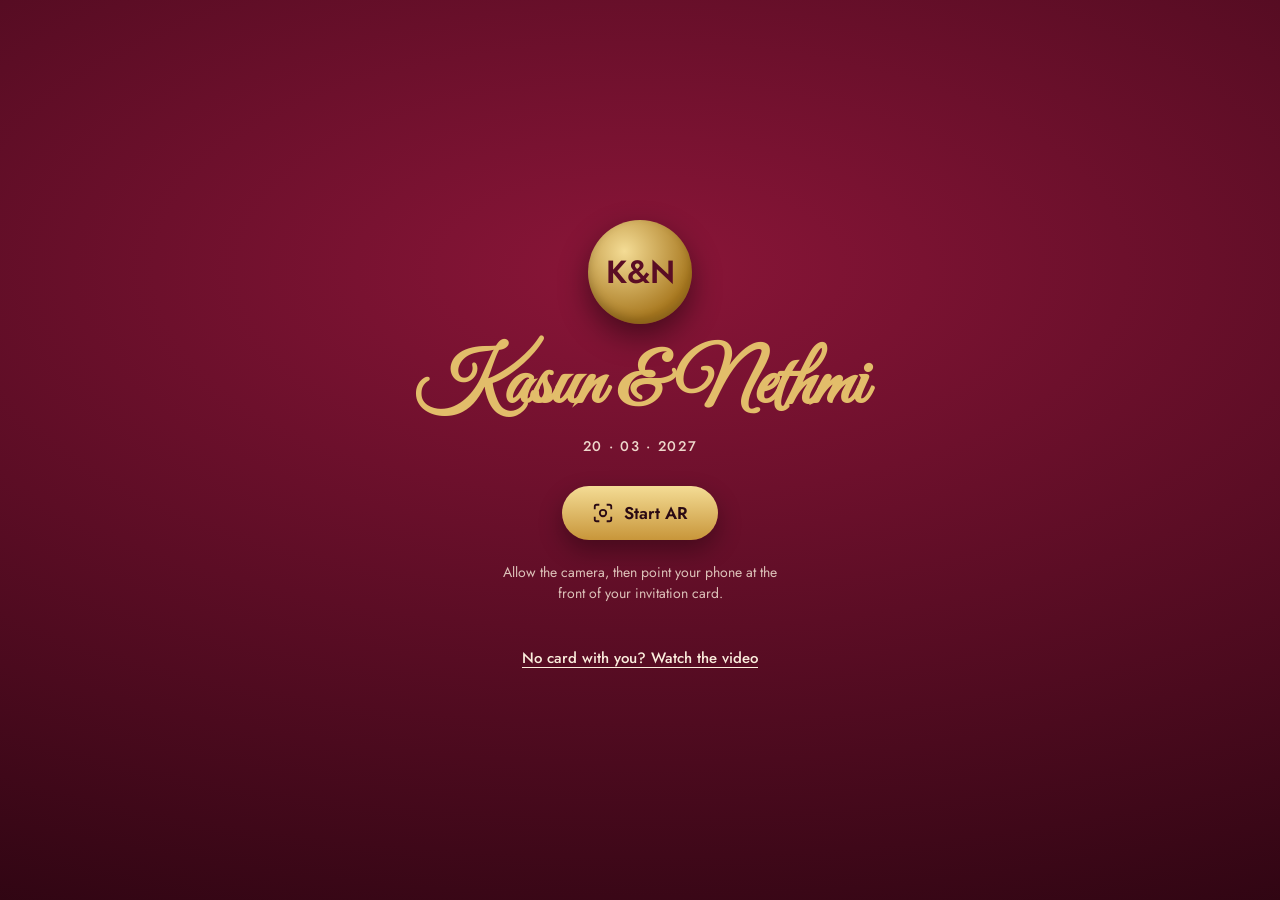
==== index.html @ 6cacfb0e "Add files via upload" ====
<!DOCTYPE html>
<html lang="en">
<head>
<meta charset="utf-8">
<meta name="viewport" content="width=device-width, initial-scale=1, maximum-scale=1, viewport-fit=cover">
<meta name="theme-color" content="#5a0d24">
<title>Kasun & Nethmi · AR Invitation</title>
<link href="https://fonts.googleapis.com/css2?family=Great+Vibes&family=Jost:wght@400;500;600&display=swap" rel="stylesheet">
<script src="assets/lib/aframe.min.js"></script>
<script src="assets/lib/mindar-image-aframe.prod.js"></script>
<style>
/* ============ EDIT FOR EACH COUPLE: see CONFIG in the script at the bottom ============ */
:root{--ruby:#5a0d24;--ruby2:#8a1538;--gold:#e2bd6a;--cream:#fbeedd}
*{box-sizing:border-box}
html,body{margin:0;height:100%;overflow:hidden;background:transparent;font-family:Jost,system-ui,sans-serif;color:var(--cream)}
#arWrap{position:fixed;inset:0;overflow:hidden;z-index:0}
a-scene{position:absolute!important;inset:0;width:100%!important;height:100%!important}
.layer{position:fixed;inset:0;z-index:10;display:flex;flex-direction:column;align-items:center;justify-content:center;text-align:center;padding:24px max(24px,env(safe-area-inset-left)) calc(24px + env(safe-area-inset-bottom))}
.hidden{display:none!important}
/* start screen */
#start{background:radial-gradient(120% 80% at 50% 30%,#8a1538,#2e0512)}
.seal{width:104px;height:104px;border-radius:50%;display:grid;place-items:center;margin-bottom:22px;background:radial-gradient(circle at 35% 30%,#f4dc95,#a8781f 70%);box-shadow:0 12px 30px #0007,inset 0 -5px 10px #0003;color:var(--ruby);font:600 32px Jost;animation:float 3s ease-in-out infinite}
@keyframes float{50%{transform:translateY(-8px)}}
.names{font-family:"Great Vibes",cursive;font-size:clamp(52px,15vw,76px);line-height:1.05;color:var(--gold);margin:0}
.when{margin:10px 0 30px;letter-spacing:.12em;font-size:14px;font-weight:500;opacity:.9}
.btn{display:inline-flex;align-items:center;justify-content:center;gap:10px;min-height:54px;padding:0 30px;border-radius:99px;border:0;background:linear-gradient(#f4dc95,#c8963a);color:#2a0a14;font:600 17px Jost,sans-serif;cursor:pointer;text-decoration:none;box-shadow:0 10px 24px #0005}
.btn svg{width:22px;height:22px}
.link{margin-top:18px;background:none;border:0;color:var(--cream);font:500 15px Jost;text-decoration:underline;text-underline-offset:4px;cursor:pointer;min-height:44px}
.hint{max-width:300px;font-size:14px;opacity:.8;margin-top:22px;line-height:1.5}
/* scanning overlay */
#scan{pointer-events:none;background:transparent;justify-content:flex-end;padding-bottom:calc(120px + env(safe-area-inset-bottom))}
.frame{position:absolute;top:50%;left:50%;width:min(62vw,300px);aspect-ratio:5/7;transform:translate(-50%,-56%)}
.frame i{position:absolute;width:42px;height:42px;border:4px solid var(--gold);filter:drop-shadow(0 0 6px #0008)}
.frame i:nth-child(1){top:0;left:0;border-right:0;border-bottom:0;border-radius:14px 0 0 0}
.frame i:nth-child(2){top:0;right:0;border-left:0;border-bottom:0;border-radius:0 14px 0 0}
.frame i:nth-child(3){bottom:0;left:0;border-right:0;border-top:0;border-radius:0 0 0 14px}
.frame i:nth-child(4){bottom:0;right:0;border-left:0;border-top:0;border-radius:0 0 14px 0}
.frame b{position:absolute;left:6%;right:6%;height:3px;background:linear-gradient(90deg,transparent,var(--gold),transparent);animation:sweep 2.2s ease-in-out infinite;box-shadow:0 0 12px var(--gold)}
@keyframes sweep{0%,100%{top:6%}50%{top:92%}}
.pill{background:#000a;backdrop-filter:blur(8px);padding:12px 20px;border-radius:99px;font-size:15px;font-weight:500}
/* loading */
#load{background:#2e0512}
.spin{width:46px;height:46px;border-radius:50%;border:4px solid #ffffff22;border-top-color:var(--gold);animation:r 1s linear infinite;margin-bottom:16px}
@keyframes r{to{transform:rotate(360deg)}}
/* action bar */
#bar{position:fixed;z-index:20;left:50%;bottom:calc(16px + env(safe-area-inset-bottom));transform:translate(-50%,140%);display:flex;gap:6px;padding:8px;border-radius:24px;background:#2e0512e6;backdrop-filter:blur(10px);border:1px solid #e2bd6a55;transition:transform .5s cubic-bezier(.2,.9,.3,1.2);max-width:calc(100vw - 20px)}
#bar.show{transform:translate(-50%,0)}
#bar a,#bar button{display:flex;flex-direction:column;align-items:center;justify-content:center;gap:4px;min-width:64px;min-height:58px;padding:6px 8px;border-radius:16px;border:0;background:none;color:var(--cream);font:500 12px Jost;text-decoration:none;cursor:pointer}
#bar a:active,#bar button:active{background:#ffffff14}
#bar svg{width:24px;height:24px;stroke:var(--gold);fill:none;stroke-width:1.8;stroke-linecap:round;stroke-linejoin:round}
/* fallback viewer */
#viewer{background:#000e;z-index:30}
#viewer video{max-width:100%;max-height:72vh;border-radius:18px;border:2px solid var(--gold);box-shadow:0 20px 50px #000}
#err{background:#2e0512;z-index:40}
#err p{max-width:320px;line-height:1.55}
button:focus-visible,a:focus-visible{outline:3px solid var(--gold);outline-offset:3px}
@media(prefers-reduced-motion:reduce){.seal,.frame b,.spin{animation:none}}
</style>
</head>
<body>

<!-- 1. Start screen -->
<div id="start" class="layer">
  <div class="seal" id="mono">K&N</div>
  <h1 class="names" id="nm">Kasun &amp; Nethmi</h1>
  <p class="when" id="wh">20 · 03 · 2027</p>
  <button class="btn" id="go"><svg viewBox="0 0 24 24" fill="none" stroke="currentColor" stroke-width="2"><path d="M3 8V5a2 2 0 0 1 2-2h3M16 3h3a2 2 0 0 1 2 2v3M21 16v3a2 2 0 0 1-2 2h-3M8 21H5a2 2 0 0 1-2-2v-3"/><circle cx="12" cy="12" r="3.5"/></svg>Start AR</button>
  <p class="hint">Allow the camera, then point your phone at the front of your invitation card.</p>
  <button class="link" id="noCard">No card with you? Watch the video</button>
</div>

<!-- 2. Loading -->
<div id="load" class="layer hidden"><div class="spin"></div><div>Starting camera…</div></div>

<!-- 3. Scanning guide -->
<div id="scan" class="layer hidden"><div class="frame"><i></i><i></i><i></i><i></i><b></b></div><div class="pill">Point at the front of the card</div></div>

<!-- 4. Action bar (appears when the card is found) -->
<nav id="bar" aria-label="Invitation actions">
  <a id="aMap" href="#" target="_blank" rel="noopener"><svg viewBox="0 0 24 24"><path d="M12 21s-7-6.2-7-11.5A7 7 0 0 1 19 9.5C19 14.8 12 21 12 21z"/><circle cx="12" cy="9.5" r="2.5"/></svg>Location</a>
  <a id="aRsvp" href="invite.html#rsvp"><svg viewBox="0 0 24 24"><path d="M20 6 9 17l-5-5"/></svg>RSVP</a>
  <a id="aWa" href="#" target="_blank" rel="noopener"><svg viewBox="0 0 24 24"><path d="M21 12a9 9 0 0 1-13.4 7.9L3 21l1.2-4.4A9 9 0 1 1 21 12z"/></svg>WhatsApp</a>
  <button id="bSound"><svg viewBox="0 0 24 24" id="icSound"><path d="M11 5 6 9H3v6h3l5 4z"/><path d="M15.5 8.5a5 5 0 0 1 0 7M18.5 5.5a9 9 0 0 1 0 13"/></svg><span>Sound</span></button>
  <button id="bReplay"><svg viewBox="0 0 24 24"><path d="M3 12a9 9 0 1 0 3-6.7L3 8"/><path d="M3 3v5h5"/></svg>Replay</button>
</nav>

<!-- 5. Fallback video viewer -->
<div id="viewer" class="layer hidden">
  <video id="vid2" playsinline controls></video>
  <button class="link" id="closeV">Close</button>
</div>

<!-- 6. Camera error -->
<div id="err" class="layer hidden">
  <div class="seal">!</div>
  <p>We couldn't open the camera. Please allow camera access in your browser settings and reload, or open this link in Chrome or Safari.</p>
  <button class="btn" onclick="location.reload()">Try again</button>
  <button class="link" id="noCam">Watch the video instead</button>
</div>

<div id="arWrap">
<a-scene id="scene"
  mindar-image="imageTargetSrc: assets/targets.mind; autoStart: false; uiLoading: no; uiScanning: no; uiError: no; filterMinCF: 0.0001; filterBeta: 0.001; warmupTolerance: 3; missTolerance: 8"
  renderer="colorManagement: true; alpha: true"
  vr-mode-ui="enabled: false" device-orientation-permission-ui="enabled: false" embedded>
  <a-assets timeout="20000">
    <video id="vid" src="assets/video.mp4" preload="auto" playsinline webkit-playsinline loop crossorigin="anonymous"></video>
  </a-assets>
  <a-camera position="0 0 0" look-controls="enabled: false"></a-camera>

  <!-- The card is 1 unit wide and 1.4 tall (5 x 7 inch card) -->
  <a-entity id="target" mindar-image-target="targetIndex: 0">
    <a-entity id="pop" scale="0.001 0.001 0.001">
      <a-plane width="1.06" height="1.46" position="0 0 0.005" material="shader: flat; color: #e2bd6a"></a-plane>
      <a-plane width="1" height="1.4" position="0 0 0.01" material="shader: flat; src: #vid"></a-plane>
      <a-entity id="petals" position="0 0 0.05"></a-entity>
    </a-entity>
  </a-entity>
</a-scene>
</div>

<script>
{
/* ================= CONFIG: change these for each couple ================= */
const CONFIG = {
  mono: "K&N",
  names: "Kasun & Nethmi",
  date: "20 · 03 · 2027",
  mapUrl: "https://www.google.com/maps/search/?api=1&query=Galle+Road+Colombo+03",
  whatsapp: "94771234567",          // couple's number, country code, no +
  whatsappText: "Hi! We received your wedding invitation 💐"
};
/* ======================================================================== */

const $ = id => document.getElementById(id);
const vid = $("vid"), scene = $("scene"), pop = $("pop");
$("mono").textContent = CONFIG.mono; $("nm").textContent = CONFIG.names; $("wh").textContent = CONFIG.date;
$("aMap").href = CONFIG.mapUrl;
$("aWa").href = "https://wa.me/" + CONFIG.whatsapp + "?text=" + encodeURIComponent(CONFIG.whatsappText);

const show = (id, on) => $(id).classList.toggle("hidden", !on);
let started = false, found = false;

// floating petals that rise above the card
{
  const g = $("petals"), cols = ["#f2a7bc", "#f4dc95", "#e4708f", "#fff6e6"];
  for (let i = 0; i < 16; i++) {
    const x = (Math.random() - .5) * 1.2, y0 = -0.6 + Math.random() * .4, d = 3500 + Math.random() * 3000;
    const e = document.createElement("a-circle");
    e.setAttribute("radius", (0.018 + Math.random() * .02).toFixed(3));
    e.setAttribute("material", `shader: flat; color: ${cols[i % 4]}; transparent: true; opacity: .9; side: double`);
    e.setAttribute("position", `${x} ${y0} ${0.02 + Math.random() * .15}`);
    e.setAttribute("animation__up", `property: position; to: ${x + (Math.random() - .5) * .3} ${1 + Math.random() * .4} ${0.1 + Math.random() * .3}; dur: ${d}; delay: ${Math.random() * 3000}; loop: true; easing: linear`);
    e.setAttribute("animation__spin", `property: rotation; to: ${Math.random() * 360} 360 ${Math.random() * 360}; dur: ${d}; loop: true; easing: linear`);
    g.appendChild(e);
  }
}

async function startAR() {
  if (started) return; started = true;
  // unlock video playback on iOS with the tap
  try { vid.muted = false; await vid.play(); vid.pause(); vid.currentTime = 0; } catch (e) { vid.muted = true; }
  show("start", false); show("load", true);
  const sys = scene.systems["mindar-image-system"];
  try { await sys.start(); } catch (e) { show("load", false); show("err", true); }
}
$("go").addEventListener("click", startAR);

scene.addEventListener("arReady", () => { show("load", false); show("scan", true); });
scene.addEventListener("arError", () => { show("load", false); show("err", true); });

const target = $("target");
target.addEventListener("targetFound", () => {
  found = true; show("scan", false); $("bar").classList.add("show");
  pop.removeAttribute("animation__in");
  pop.setAttribute("animation__in", "property: scale; from: 0.001 0.001 0.001; to: 1 1 1; dur: 700; easing: easeOutBack");
  vid.play().catch(() => { vid.muted = true; vid.play(); setSoundIcon(); });
  if (navigator.vibrate) navigator.vibrate(40);
});
target.addEventListener("targetLost", () => {
  found = false; vid.pause(); show("scan", true);
  pop.setAttribute("scale", "0.001 0.001 0.001");
});

function setSoundIcon() {
  $("bSound").querySelector("span").textContent = vid.muted ? "Muted" : "Sound";
  $("bSound").style.opacity = vid.muted ? .6 : 1;
}
$("bSound").addEventListener("click", () => { vid.muted = !vid.muted; setSoundIcon(); });
$("bReplay").addEventListener("click", () => { vid.currentTime = 0; if (found) vid.play(); });

// fallback: just watch the video
function openViewer() {
  const v2 = $("vid2"); v2.src = "assets/video.mp4";
  show("start", false); show("err", false); show("viewer", true); v2.play().catch(() => {});
  $("bar").classList.add("show");
}
$("noCard").addEventListener("click", openViewer);
$("noCam").addEventListener("click", openViewer);
$("closeV").addEventListener("click", () => { $("vid2").pause(); show("viewer", false); $("bar").classList.remove("show"); show("start", true); started = false; });
}
</script>
</body>
</html>
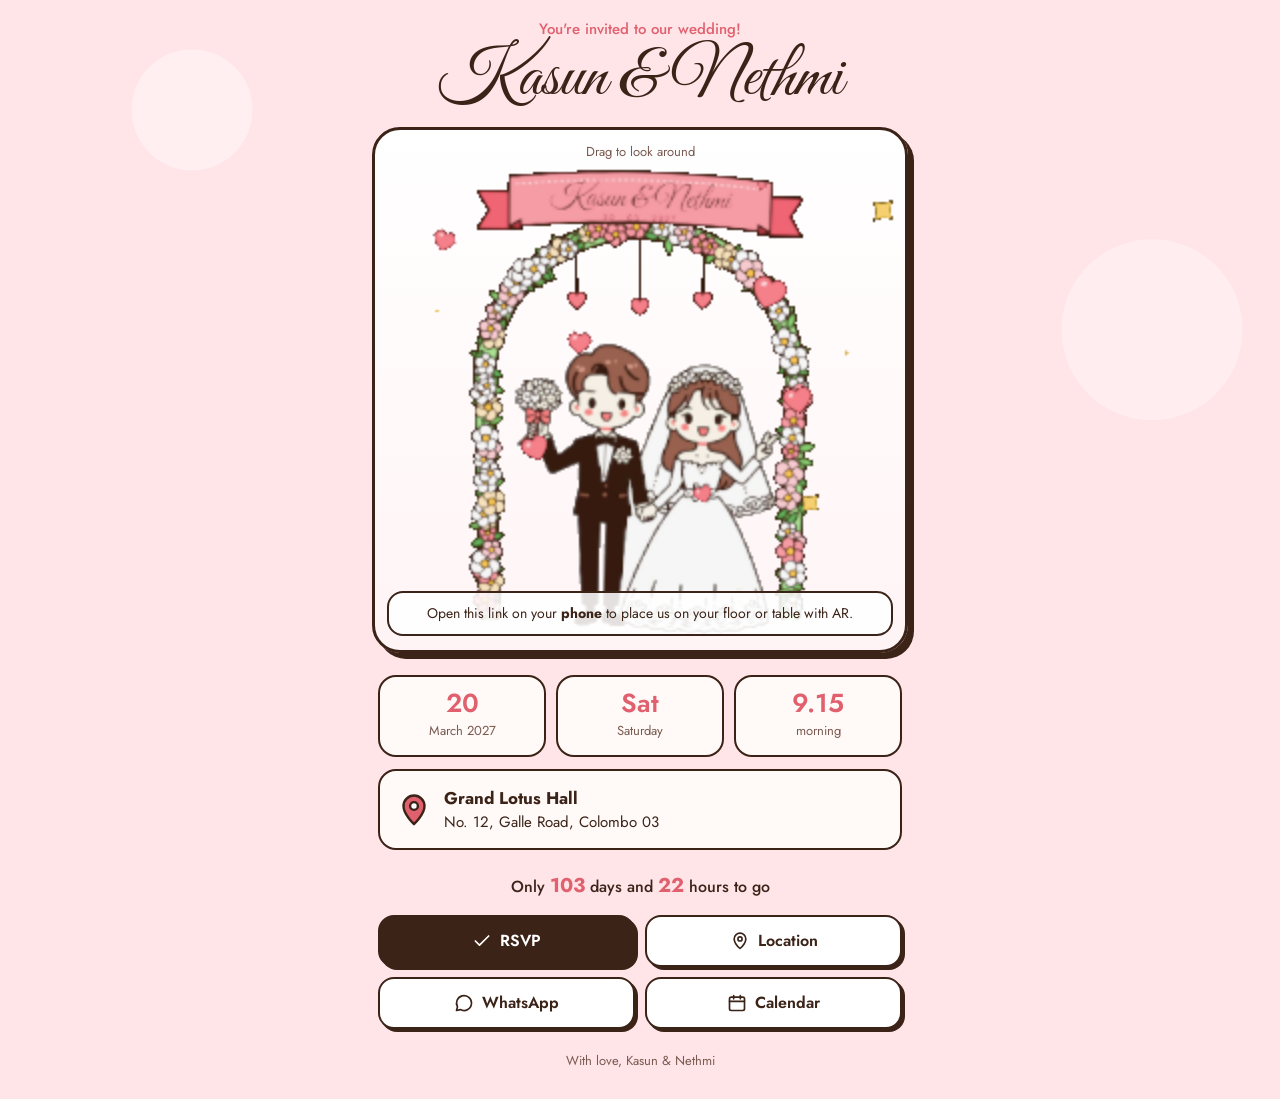
==== commit e0bc0574: "Add files via upload" ====
--- a/index.html
+++ b/index.html
@@ -2,202 +2,137 @@
 <html lang="en">
 <head>
 <meta charset="utf-8">
-<meta name="viewport" content="width=device-width, initial-scale=1, maximum-scale=1, viewport-fit=cover">
-<meta name="theme-color" content="#5a0d24">
+<meta name="viewport" content="width=device-width, initial-scale=1, viewport-fit=cover">
+<meta name="theme-color" content="#ffe4e8">
 <title>Kasun & Nethmi · AR Invitation</title>
+<meta property="og:title" content="Kasun & Nethmi are getting married!">
+<meta property="og:description" content="Open to see us in your room with AR · 20 March 2027">
 <link href="https://fonts.googleapis.com/css2?family=Great+Vibes&family=Jost:wght@400;500;600&display=swap" rel="stylesheet">
-<script src="assets/lib/aframe.min.js"></script>
-<script src="assets/lib/mindar-image-aframe.prod.js"></script>
+<script type="module" src="assets/lib/model-viewer.min.js"></script>
 <style>
-/* ============ EDIT FOR EACH COUPLE: see CONFIG in the script at the bottom ============ */
-:root{--ruby:#5a0d24;--ruby2:#8a1538;--gold:#e2bd6a;--cream:#fbeedd}
-*{box-sizing:border-box}
-html,body{margin:0;height:100%;overflow:hidden;background:transparent;font-family:Jost,system-ui,sans-serif;color:var(--cream)}
-#arWrap{position:fixed;inset:0;overflow:hidden;z-index:0}
-a-scene{position:absolute!important;inset:0;width:100%!important;height:100%!important}
-.layer{position:fixed;inset:0;z-index:10;display:flex;flex-direction:column;align-items:center;justify-content:center;text-align:center;padding:24px max(24px,env(safe-area-inset-left)) calc(24px + env(safe-area-inset-bottom))}
-.hidden{display:none!important}
-/* start screen */
-#start{background:radial-gradient(120% 80% at 50% 30%,#8a1538,#2e0512)}
-.seal{width:104px;height:104px;border-radius:50%;display:grid;place-items:center;margin-bottom:22px;background:radial-gradient(circle at 35% 30%,#f4dc95,#a8781f 70%);box-shadow:0 12px 30px #0007,inset 0 -5px 10px #0003;color:var(--ruby);font:600 32px Jost;animation:float 3s ease-in-out infinite}
-@keyframes float{50%{transform:translateY(-8px)}}
-.names{font-family:"Great Vibes",cursive;font-size:clamp(52px,15vw,76px);line-height:1.05;color:var(--gold);margin:0}
-.when{margin:10px 0 30px;letter-spacing:.12em;font-size:14px;font-weight:500;opacity:.9}
-.btn{display:inline-flex;align-items:center;justify-content:center;gap:10px;min-height:54px;padding:0 30px;border-radius:99px;border:0;background:linear-gradient(#f4dc95,#c8963a);color:#2a0a14;font:600 17px Jost,sans-serif;cursor:pointer;text-decoration:none;box-shadow:0 10px 24px #0005}
-.btn svg{width:22px;height:22px}
-.link{margin-top:18px;background:none;border:0;color:var(--cream);font:500 15px Jost;text-decoration:underline;text-underline-offset:4px;cursor:pointer;min-height:44px}
-.hint{max-width:300px;font-size:14px;opacity:.8;margin-top:22px;line-height:1.5}
-/* scanning overlay */
-#scan{pointer-events:none;background:transparent;justify-content:flex-end;padding-bottom:calc(120px + env(safe-area-inset-bottom))}
-.frame{position:absolute;top:50%;left:50%;width:min(62vw,300px);aspect-ratio:5/7;transform:translate(-50%,-56%)}
-.frame i{position:absolute;width:42px;height:42px;border:4px solid var(--gold);filter:drop-shadow(0 0 6px #0008)}
-.frame i:nth-child(1){top:0;left:0;border-right:0;border-bottom:0;border-radius:14px 0 0 0}
-.frame i:nth-child(2){top:0;right:0;border-left:0;border-bottom:0;border-radius:0 14px 0 0}
-.frame i:nth-child(3){bottom:0;left:0;border-right:0;border-top:0;border-radius:0 0 0 14px}
-.frame i:nth-child(4){bottom:0;right:0;border-left:0;border-top:0;border-radius:0 0 14px 0}
-.frame b{position:absolute;left:6%;right:6%;height:3px;background:linear-gradient(90deg,transparent,var(--gold),transparent);animation:sweep 2.2s ease-in-out infinite;box-shadow:0 0 12px var(--gold)}
-@keyframes sweep{0%,100%{top:6%}50%{top:92%}}
-.pill{background:#000a;backdrop-filter:blur(8px);padding:12px 20px;border-radius:99px;font-size:15px;font-weight:500}
-/* loading */
-#load{background:#2e0512}
-.spin{width:46px;height:46px;border-radius:50%;border:4px solid #ffffff22;border-top-color:var(--gold);animation:r 1s linear infinite;margin-bottom:16px}
-@keyframes r{to{transform:rotate(360deg)}}
-/* action bar */
-#bar{position:fixed;z-index:20;left:50%;bottom:calc(16px + env(safe-area-inset-bottom));transform:translate(-50%,140%);display:flex;gap:6px;padding:8px;border-radius:24px;background:#2e0512e6;backdrop-filter:blur(10px);border:1px solid #e2bd6a55;transition:transform .5s cubic-bezier(.2,.9,.3,1.2);max-width:calc(100vw - 20px)}
-#bar.show{transform:translate(-50%,0)}
-#bar a,#bar button{display:flex;flex-direction:column;align-items:center;justify-content:center;gap:4px;min-width:64px;min-height:58px;padding:6px 8px;border-radius:16px;border:0;background:none;color:var(--cream);font:500 12px Jost;text-decoration:none;cursor:pointer}
-#bar a:active,#bar button:active{background:#ffffff14}
-#bar svg{width:24px;height:24px;stroke:var(--gold);fill:none;stroke-width:1.8;stroke-linecap:round;stroke-linejoin:round}
-/* fallback viewer */
-#viewer{background:#000e;z-index:30}
-#viewer video{max-width:100%;max-height:72vh;border-radius:18px;border:2px solid var(--gold);box-shadow:0 20px 50px #000}
-#err{background:#2e0512;z-index:40}
-#err p{max-width:320px;line-height:1.55}
-button:focus-visible,a:focus-visible{outline:3px solid var(--gold);outline-offset:3px}
-@media(prefers-reduced-motion:reduce){.seal,.frame b,.spin{animation:none}}
+/* VOICE: cute, joyful, cartoon. IDEA: a pop-up storybook page — the couple is the picture.
+   COLOUR: blush pink ground, cocoa outlines, rose accent. TYPE: Great Vibes names, Jost text. */
+:root{--bg:#ffe4e8;--ink:#3b2318;--rose:#e0606e;--soft:#7a5a50;--card:#fffaf8}
+*{box-sizing:border-box;min-width:0}
+html,body{margin:0}
+body{background:var(--bg);color:var(--ink);font:16px/1.55 Jost,system-ui,sans-serif;overflow-x:clip;
+ background-image:radial-gradient(circle at 15% 10%,#fff6 0 60px,transparent 61px),radial-gradient(circle at 90% 30%,#fff5 0 90px,transparent 91px)}
+.wrap{max-width:560px;margin:0 auto;padding:calc(18px + env(safe-area-inset-top)) 18px calc(28px + env(safe-area-inset-bottom))}
+.top{text-align:center}
+.top small{display:block;font-weight:500;color:var(--rose);font-size:15px}
+h1{font:400 clamp(48px,14vw,68px)/1 "Great Vibes",cursive;margin:4px 0 0}
+/* 3D stage */
+.stage{position:relative;margin:14px -6px 0;border:3px solid var(--ink);border-radius:28px;background:linear-gradient(#fff,#fff4f5);overflow:hidden;box-shadow:6px 6px 0 var(--ink)}
+model-viewer{width:100%;height:min(62vh,520px);--poster-color:transparent;--progress-bar-color:var(--rose);background:transparent}
+.ar-btn{position:absolute;left:50%;bottom:16px;transform:translateX(-50%);display:flex;align-items:center;gap:10px;min-height:54px;padding:0 24px;border-radius:99px;border:3px solid var(--ink);background:var(--rose);color:#fff;font:600 17px Jost,sans-serif;white-space:nowrap;box-shadow:3px 3px 0 var(--ink);cursor:pointer;animation:nudge 2.4s ease-in-out infinite}
+.ar-btn svg{width:24px;height:24px}
+@keyframes nudge{50%{transform:translate(-50%,-4px)}}
+.drag{position:absolute;top:12px;left:0;right:0;text-align:center;font-size:13px;color:var(--soft);pointer-events:none}
+.noar{position:absolute;left:12px;right:12px;bottom:14px;text-align:center;background:#fffd;border:2px solid var(--ink);border-radius:16px;padding:10px 12px;font-size:14px}
+.hint{text-align:center;color:var(--soft);font-size:14px;margin:14px 0 0}
+/* details */
+.when{display:grid;grid-template-columns:repeat(3,minmax(0,1fr));gap:10px;margin:22px 0 0}
+.when div{background:var(--card);border:2.5px solid var(--ink);border-radius:18px;padding:12px 6px;text-align:center}
+.when b{display:block;font-size:26px;line-height:1.1;font-weight:600;color:var(--rose)}
+.when span{font-size:13px;color:var(--soft)}
+.venue{margin:12px 0 0;background:var(--card);border:2.5px solid var(--ink);border-radius:18px;padding:14px 16px;display:flex;gap:12px;align-items:center}
+.venue svg{flex:none;width:36px;height:36px}
+.venue p{margin:0;font-size:15px}.venue strong{display:block;font-size:17px}
+.acts{display:grid;grid-template-columns:repeat(2,minmax(0,1fr));gap:10px;margin:14px 0 0}
+.acts a{display:flex;align-items:center;justify-content:center;gap:8px;min-height:52px;border-radius:16px;border:2.5px solid var(--ink);background:#fff;color:var(--ink);text-decoration:none;font-weight:600;box-shadow:3px 3px 0 var(--ink)}
+.acts a.main{background:var(--ink);color:#fff}
+.acts svg{width:20px;height:20px;fill:none;stroke:currentColor;stroke-width:2;stroke-linecap:round;stroke-linejoin:round}
+.acts a:active{transform:translate(2px,2px);box-shadow:1px 1px 0 var(--ink)}
+.count{text-align:center;margin:20px 0 0;font-weight:500}
+.count b{color:var(--rose);font-size:20px}
+footer{text-align:center;font-size:13px;color:var(--soft);margin-top:22px}
+a:focus-visible,button:focus-visible{outline:3px solid var(--rose);outline-offset:3px}
+@media(prefers-reduced-motion:reduce){.ar-btn{animation:none}}
 </style>
 </head>
 <body>
+<main class="wrap">
+  <header class="top">
+    <small>You're invited to our wedding!</small>
+    <h1 id="names">Kasun &amp; Nethmi</h1>
+  </header>
 
-<!-- 1. Start screen -->
-<div id="start" class="layer">
-  <div class="seal" id="mono">K&N</div>
-  <h1 class="names" id="nm">Kasun &amp; Nethmi</h1>
-  <p class="when" id="wh">20 · 03 · 2027</p>
-  <button class="btn" id="go"><svg viewBox="0 0 24 24" fill="none" stroke="currentColor" stroke-width="2"><path d="M3 8V5a2 2 0 0 1 2-2h3M16 3h3a2 2 0 0 1 2 2v3M21 16v3a2 2 0 0 1-2 2h-3M8 21H5a2 2 0 0 1-2-2v-3"/><circle cx="12" cy="12" r="3.5"/></svg>Start AR</button>
-  <p class="hint">Allow the camera, then point your phone at the front of your invitation card.</p>
-  <button class="link" id="noCard">No card with you? Watch the video</button>
-</div>
+  <section class="stage">
+    <model-viewer id="mv"
+      src="assets/couple.glb"
+      alt="Animated cartoon bride and groom under a flower arch"
+      autoplay animation-name="Celebrate"
+      camera-controls disable-zoom touch-action="pan-y"
+      camera-orbit="0deg 82deg 3.6m" min-camera-orbit="-35deg 60deg auto" max-camera-orbit="35deg 95deg auto"
+      camera-target="0m 0.95m 0m" field-of-view="38deg"
+      shadow-intensity="1" shadow-softness="0.8" exposure="1"
+      ar ar-modes="webxr scene-viewer quick-look" ar-scale="auto" ar-placement="floor"
+      interaction-prompt="none">
+      <button slot="ar-button" class="ar-btn" aria-label="View the couple in your room with AR">
+        <svg viewBox="0 0 24 24" fill="none" stroke="currentColor" stroke-width="2.2" stroke-linecap="round" stroke-linejoin="round"><path d="M12 3 3 8l9 5 9-5-9-5z"/><path d="M3 8v8l9 5 9-5V8"/><path d="M12 13v8"/></svg>
+        See us in your room
+      </button>
+    </model-viewer>
+    <div class="drag">Drag to look around</div>
+    <div class="noar" id="noar" hidden>Open this link on your <b>phone</b> to place us on your floor or table with AR.</div>
+  </section>
+  <p class="hint" id="hint">Tap the button, then point your camera at the floor or a table. Pinch to make us bigger or smaller.</p>
 
-<!-- 2. Loading -->
-<div id="load" class="layer hidden"><div class="spin"></div><div>Starting camera…</div></div>
+  <section class="when" aria-label="Date and time">
+    <div><b>20</b><span>March 2027</span></div>
+    <div><b>Sat</b><span>Saturday</span></div>
+    <div><b>9.15</b><span>morning</span></div>
+  </section>
+  <div class="venue">
+    <svg viewBox="0 0 24 24" fill="#e0606e" stroke="#3b2318" stroke-width="1.6"><path d="M12 22s-7-6.3-7-12a7 7 0 0 1 14 0c0 5.7-7 12-7 12z"/><circle cx="12" cy="10" r="2.6" fill="#fff"/></svg>
+    <p><strong>Grand Lotus Hall</strong>No. 12, Galle Road, Colombo 03</p>
+  </div>
+  <p class="count" id="count"></p>
 
-<!-- 3. Scanning guide -->
-<div id="scan" class="layer hidden"><div class="frame"><i></i><i></i><i></i><i></i><b></b></div><div class="pill">Point at the front of the card</div></div>
-
-<!-- 4. Action bar (appears when the card is found) -->
-<nav id="bar" aria-label="Invitation actions">
-  <a id="aMap" href="#" target="_blank" rel="noopener"><svg viewBox="0 0 24 24"><path d="M12 21s-7-6.2-7-11.5A7 7 0 0 1 19 9.5C19 14.8 12 21 12 21z"/><circle cx="12" cy="9.5" r="2.5"/></svg>Location</a>
-  <a id="aRsvp" href="invite.html#rsvp"><svg viewBox="0 0 24 24"><path d="M20 6 9 17l-5-5"/></svg>RSVP</a>
-  <a id="aWa" href="#" target="_blank" rel="noopener"><svg viewBox="0 0 24 24"><path d="M21 12a9 9 0 0 1-13.4 7.9L3 21l1.2-4.4A9 9 0 1 1 21 12z"/></svg>WhatsApp</a>
-  <button id="bSound"><svg viewBox="0 0 24 24" id="icSound"><path d="M11 5 6 9H3v6h3l5 4z"/><path d="M15.5 8.5a5 5 0 0 1 0 7M18.5 5.5a9 9 0 0 1 0 13"/></svg><span>Sound</span></button>
-  <button id="bReplay"><svg viewBox="0 0 24 24"><path d="M3 12a9 9 0 1 0 3-6.7L3 8"/><path d="M3 3v5h5"/></svg>Replay</button>
-</nav>
-
-<!-- 5. Fallback video viewer -->
-<div id="viewer" class="layer hidden">
-  <video id="vid2" playsinline controls></video>
-  <button class="link" id="closeV">Close</button>
-</div>
-
-<!-- 6. Camera error -->
-<div id="err" class="layer hidden">
-  <div class="seal">!</div>
-  <p>We couldn't open the camera. Please allow camera access in your browser settings and reload, or open this link in Chrome or Safari.</p>
-  <button class="btn" onclick="location.reload()">Try again</button>
-  <button class="link" id="noCam">Watch the video instead</button>
-</div>
-
-<div id="arWrap">
-<a-scene id="scene"
-  mindar-image="imageTargetSrc: assets/targets.mind; autoStart: false; uiLoading: no; uiScanning: no; uiError: no; filterMinCF: 0.0001; filterBeta: 0.001; warmupTolerance: 3; missTolerance: 8"
-  renderer="colorManagement: true; alpha: true"
-  vr-mode-ui="enabled: false" device-orientation-permission-ui="enabled: false" embedded>
-  <a-assets timeout="20000">
-    <video id="vid" src="assets/video.mp4" preload="auto" playsinline webkit-playsinline loop crossorigin="anonymous"></video>
-  </a-assets>
-  <a-camera position="0 0 0" look-controls="enabled: false"></a-camera>
-
-  <!-- The card is 1 unit wide and 1.4 tall (5 x 7 inch card) -->
-  <a-entity id="target" mindar-image-target="targetIndex: 0">
-    <a-entity id="pop" scale="0.001 0.001 0.001">
-      <a-plane width="1.06" height="1.46" position="0 0 0.005" material="shader: flat; color: #e2bd6a"></a-plane>
-      <a-plane width="1" height="1.4" position="0 0 0.01" material="shader: flat; src: #vid"></a-plane>
-      <a-entity id="petals" position="0 0 0.05"></a-entity>
-    </a-entity>
-  </a-entity>
-</a-scene>
-</div>
+  <nav class="acts" aria-label="Actions">
+    <a class="main" href="invite.html#rsvp"><svg viewBox="0 0 24 24"><path d="M20 6 9 17l-5-5"/></svg>RSVP</a>
+    <a id="aMap" href="#" target="_blank" rel="noopener"><svg viewBox="0 0 24 24"><path d="M12 21s-7-6.2-7-11.5A7 7 0 0 1 19 9.5C19 14.8 12 21 12 21z"/><circle cx="12" cy="9.5" r="2.5"/></svg>Location</a>
+    <a id="aWa" href="#" target="_blank" rel="noopener"><svg viewBox="0 0 24 24"><path d="M21 12a9 9 0 0 1-13.4 7.9L3 21l1.2-4.4A9 9 0 1 1 21 12z"/></svg>WhatsApp</a>
+    <a id="aCal" href="#" target="_blank" rel="noopener"><svg viewBox="0 0 24 24"><rect x="3" y="5" width="18" height="16" rx="2"/><path d="M3 10h18M8 3v4M16 3v4"/></svg>Calendar</a>
+  </nav>
+  <footer>With love, Kasun &amp; Nethmi</footer>
+</main>
 
 <script>
 {
 /* ================= CONFIG: change these for each couple ================= */
 const CONFIG = {
-  mono: "K&N",
   names: "Kasun & Nethmi",
-  date: "20 · 03 · 2027",
+  weddingTime: "2027-03-20T09:15:00+05:30",
   mapUrl: "https://www.google.com/maps/search/?api=1&query=Galle+Road+Colombo+03",
-  whatsapp: "94771234567",          // couple's number, country code, no +
-  whatsappText: "Hi! We received your wedding invitation 💐"
+  whatsapp: "94771234567",
+  whatsappText: "Hi! We got your wedding invitation. Congratulations!",
+  calendarUrl: "https://calendar.google.com/calendar/render?action=TEMPLATE&text=Kasun+%26+Nethmi+Wedding&dates=20270320T034500Z/20270320T113000Z&location=Grand+Lotus+Hall,+Colombo+03"
 };
 /* ======================================================================== */
-
 const $ = id => document.getElementById(id);
-const vid = $("vid"), scene = $("scene"), pop = $("pop");
-$("mono").textContent = CONFIG.mono; $("nm").textContent = CONFIG.names; $("wh").textContent = CONFIG.date;
+$("names").textContent = CONFIG.names;
 $("aMap").href = CONFIG.mapUrl;
 $("aWa").href = "https://wa.me/" + CONFIG.whatsapp + "?text=" + encodeURIComponent(CONFIG.whatsappText);
+$("aCal").href = CONFIG.calendarUrl;
 
-const show = (id, on) => $(id).classList.toggle("hidden", !on);
-let started = false, found = false;
+const target = new Date(CONFIG.weddingTime).getTime();
+function tick() {
+  const d = target - Date.now();
+  if (d <= 0) { $("count").innerHTML = "<b>Just married!</b>"; return; }
+  const days = Math.floor(d / 864e5), hrs = Math.floor(d / 36e5) % 24;
+  $("count").innerHTML = `Only <b>${days}</b> days and <b>${hrs}</b> hours to go`;
+}
+tick(); setInterval(tick, 60000);
 
-// floating petals that rise above the card
-{
-  const g = $("petals"), cols = ["#f2a7bc", "#f4dc95", "#e4708f", "#fff6e6"];
-  for (let i = 0; i < 16; i++) {
-    const x = (Math.random() - .5) * 1.2, y0 = -0.6 + Math.random() * .4, d = 3500 + Math.random() * 3000;
-    const e = document.createElement("a-circle");
-    e.setAttribute("radius", (0.018 + Math.random() * .02).toFixed(3));
-    e.setAttribute("material", `shader: flat; color: ${cols[i % 4]}; transparent: true; opacity: .9; side: double`);
-    e.setAttribute("position", `${x} ${y0} ${0.02 + Math.random() * .15}`);
-    e.setAttribute("animation__up", `property: position; to: ${x + (Math.random() - .5) * .3} ${1 + Math.random() * .4} ${0.1 + Math.random() * .3}; dur: ${d}; delay: ${Math.random() * 3000}; loop: true; easing: linear`);
-    e.setAttribute("animation__spin", `property: rotation; to: ${Math.random() * 360} 360 ${Math.random() * 360}; dur: ${d}; loop: true; easing: linear`);
-    g.appendChild(e);
-  }
-}
-
-async function startAR() {
-  if (started) return; started = true;
-  // unlock video playback on iOS with the tap
-  try { vid.muted = false; await vid.play(); vid.pause(); vid.currentTime = 0; } catch (e) { vid.muted = true; }
-  show("start", false); show("load", true);
-  const sys = scene.systems["mindar-image-system"];
-  try { await sys.start(); } catch (e) { show("load", false); show("err", true); }
-}
-$("go").addEventListener("click", startAR);
-
-scene.addEventListener("arReady", () => { show("load", false); show("scan", true); });
-scene.addEventListener("arError", () => { show("load", false); show("err", true); });
-
-const target = $("target");
-target.addEventListener("targetFound", () => {
-  found = true; show("scan", false); $("bar").classList.add("show");
-  pop.removeAttribute("animation__in");
-  pop.setAttribute("animation__in", "property: scale; from: 0.001 0.001 0.001; to: 1 1 1; dur: 700; easing: easeOutBack");
-  vid.play().catch(() => { vid.muted = true; vid.play(); setSoundIcon(); });
-  if (navigator.vibrate) navigator.vibrate(40);
+const mv = $("mv");
+mv.addEventListener("load", () => {
+  mv.play({ repetitions: Infinity });
+  setTimeout(() => { if (!mv.canActivateAR) { $("noar").hidden = false; $("hint").hidden = true; } }, 600);
 });
-target.addEventListener("targetLost", () => {
-  found = false; vid.pause(); show("scan", true);
-  pop.setAttribute("scale", "0.001 0.001 0.001");
+mv.addEventListener("ar-status", e => {
+  if (e.detail.status === "failed") { $("hint").textContent = "AR couldn't start here. Try opening this link in Chrome (Android) or Safari (iPhone)."; $("hint").hidden = false; }
 });
-
-function setSoundIcon() {
-  $("bSound").querySelector("span").textContent = vid.muted ? "Muted" : "Sound";
-  $("bSound").style.opacity = vid.muted ? .6 : 1;
-}
-$("bSound").addEventListener("click", () => { vid.muted = !vid.muted; setSoundIcon(); });
-$("bReplay").addEventListener("click", () => { vid.currentTime = 0; if (found) vid.play(); });
-
-// fallback: just watch the video
-function openViewer() {
-  const v2 = $("vid2"); v2.src = "assets/video.mp4";
-  show("start", false); show("err", false); show("viewer", true); v2.play().catch(() => {});
-  $("bar").classList.add("show");
-}
-$("noCard").addEventListener("click", openViewer);
-$("noCam").addEventListener("click", openViewer);
-$("closeV").addEventListener("click", () => { $("vid2").pause(); show("viewer", false); $("bar").classList.remove("show"); show("start", true); started = false; });
 }
 </script>
 </body>
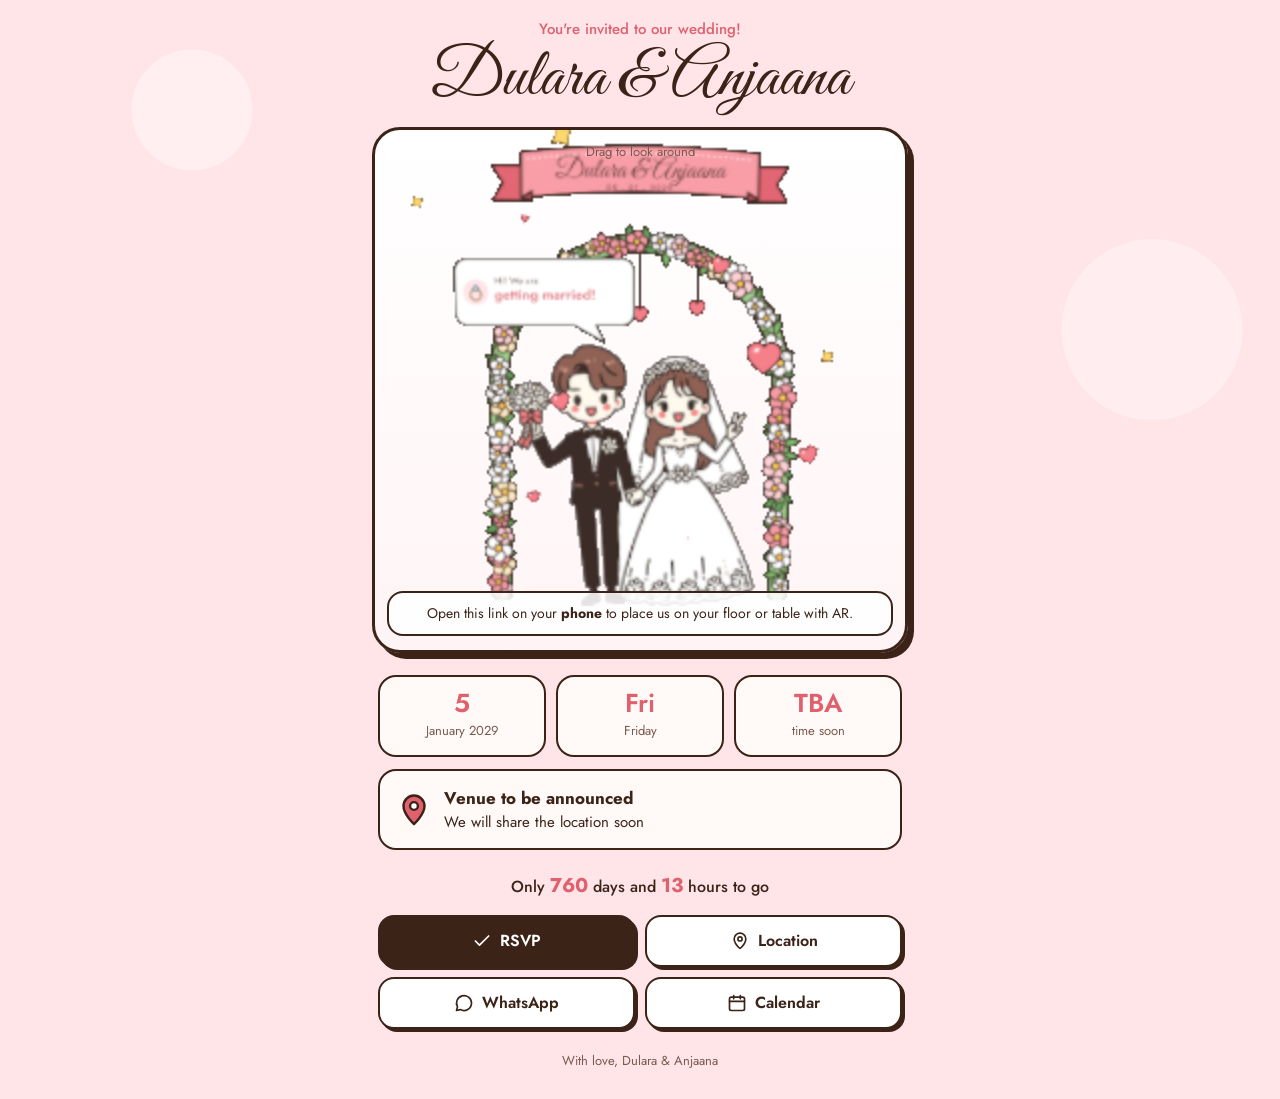
==== commit 8de764a4: "Add files via upload" ====
--- a/index.html
+++ b/index.html
@@ -4,9 +4,9 @@
 <meta charset="utf-8">
 <meta name="viewport" content="width=device-width, initial-scale=1, viewport-fit=cover">
 <meta name="theme-color" content="#ffe4e8">
-<title>Kasun & Nethmi · AR Invitation</title>
-<meta property="og:title" content="Kasun & Nethmi are getting married!">
-<meta property="og:description" content="Open to see us in your room with AR · 20 March 2027">
+<title>Dulara & Anjaana · AR Invitation</title>
+<meta property="og:title" content="Dulara & Anjaana are getting married!">
+<meta property="og:description" content="Open to see us in your room with AR · 5 January 2029">
 <link href="https://fonts.googleapis.com/css2?family=Great+Vibes&family=Jost:wght@400;500;600&display=swap" rel="stylesheet">
 <script type="module" src="assets/lib/model-viewer.min.js"></script>
 <style>
@@ -54,7 +54,7 @@
 <main class="wrap">
   <header class="top">
     <small>You're invited to our wedding!</small>
-    <h1 id="names">Kasun &amp; Nethmi</h1>
+    <h1 id="names">Dulara &amp; Anjaana</h1>
   </header>
 
   <section class="stage">
@@ -63,9 +63,9 @@
       alt="Animated cartoon bride and groom under a flower arch"
       autoplay animation-name="Celebrate"
       camera-controls disable-zoom touch-action="pan-y"
-      camera-orbit="0deg 82deg 3.6m" min-camera-orbit="-35deg 60deg auto" max-camera-orbit="35deg 95deg auto"
+      camera-orbit="0deg 82deg 4.1m" min-camera-orbit="-35deg 60deg auto" max-camera-orbit="35deg 95deg auto"
       camera-target="0m 0.95m 0m" field-of-view="38deg"
-      shadow-intensity="1" shadow-softness="0.8" exposure="1"
+      shadow-intensity="1" shadow-softness="0.8" exposure="1" tone-mapping="none"
       ar ar-modes="webxr scene-viewer quick-look" ar-scale="auto" ar-placement="floor"
       interaction-prompt="none">
       <button slot="ar-button" class="ar-btn" aria-label="View the couple in your room with AR">
@@ -79,13 +79,13 @@
   <p class="hint" id="hint">Tap the button, then point your camera at the floor or a table. Pinch to make us bigger or smaller.</p>
 
   <section class="when" aria-label="Date and time">
-    <div><b>20</b><span>March 2027</span></div>
-    <div><b>Sat</b><span>Saturday</span></div>
-    <div><b>9.15</b><span>morning</span></div>
+    <div><b>5</b><span>January 2029</span></div>
+    <div><b>Fri</b><span>Friday</span></div>
+    <div><b>TBA</b><span>time soon</span></div>
   </section>
   <div class="venue">
     <svg viewBox="0 0 24 24" fill="#e0606e" stroke="#3b2318" stroke-width="1.6"><path d="M12 22s-7-6.3-7-12a7 7 0 0 1 14 0c0 5.7-7 12-7 12z"/><circle cx="12" cy="10" r="2.6" fill="#fff"/></svg>
-    <p><strong>Grand Lotus Hall</strong>No. 12, Galle Road, Colombo 03</p>
+    <p><strong>Venue to be announced</strong>We will share the location soon</p>
   </div>
   <p class="count" id="count"></p>
 
@@ -95,19 +95,19 @@
     <a id="aWa" href="#" target="_blank" rel="noopener"><svg viewBox="0 0 24 24"><path d="M21 12a9 9 0 0 1-13.4 7.9L3 21l1.2-4.4A9 9 0 1 1 21 12z"/></svg>WhatsApp</a>
     <a id="aCal" href="#" target="_blank" rel="noopener"><svg viewBox="0 0 24 24"><rect x="3" y="5" width="18" height="16" rx="2"/><path d="M3 10h18M8 3v4M16 3v4"/></svg>Calendar</a>
   </nav>
-  <footer>With love, Kasun &amp; Nethmi</footer>
+  <footer>With love, Dulara &amp; Anjaana</footer>
 </main>
 
 <script>
 {
 /* ================= CONFIG: change these for each couple ================= */
 const CONFIG = {
-  names: "Kasun & Nethmi",
-  weddingTime: "2027-03-20T09:15:00+05:30",
-  mapUrl: "https://www.google.com/maps/search/?api=1&query=Galle+Road+Colombo+03",
+  names: "Dulara & Anjaana",
+  weddingTime: "2029-01-05T00:00:00+05:30",
+  mapUrl: "https://www.google.com/maps",
   whatsapp: "94771234567",
   whatsappText: "Hi! We got your wedding invitation. Congratulations!",
-  calendarUrl: "https://calendar.google.com/calendar/render?action=TEMPLATE&text=Kasun+%26+Nethmi+Wedding&dates=20270320T034500Z/20270320T113000Z&location=Grand+Lotus+Hall,+Colombo+03"
+  calendarUrl: "https://calendar.google.com/calendar/render?action=TEMPLATE&text=Dulara+%26+Anjaana+Wedding&dates=20290105/20290106"
 };
 /* ======================================================================== */
 const $ = id => document.getElementById(id);
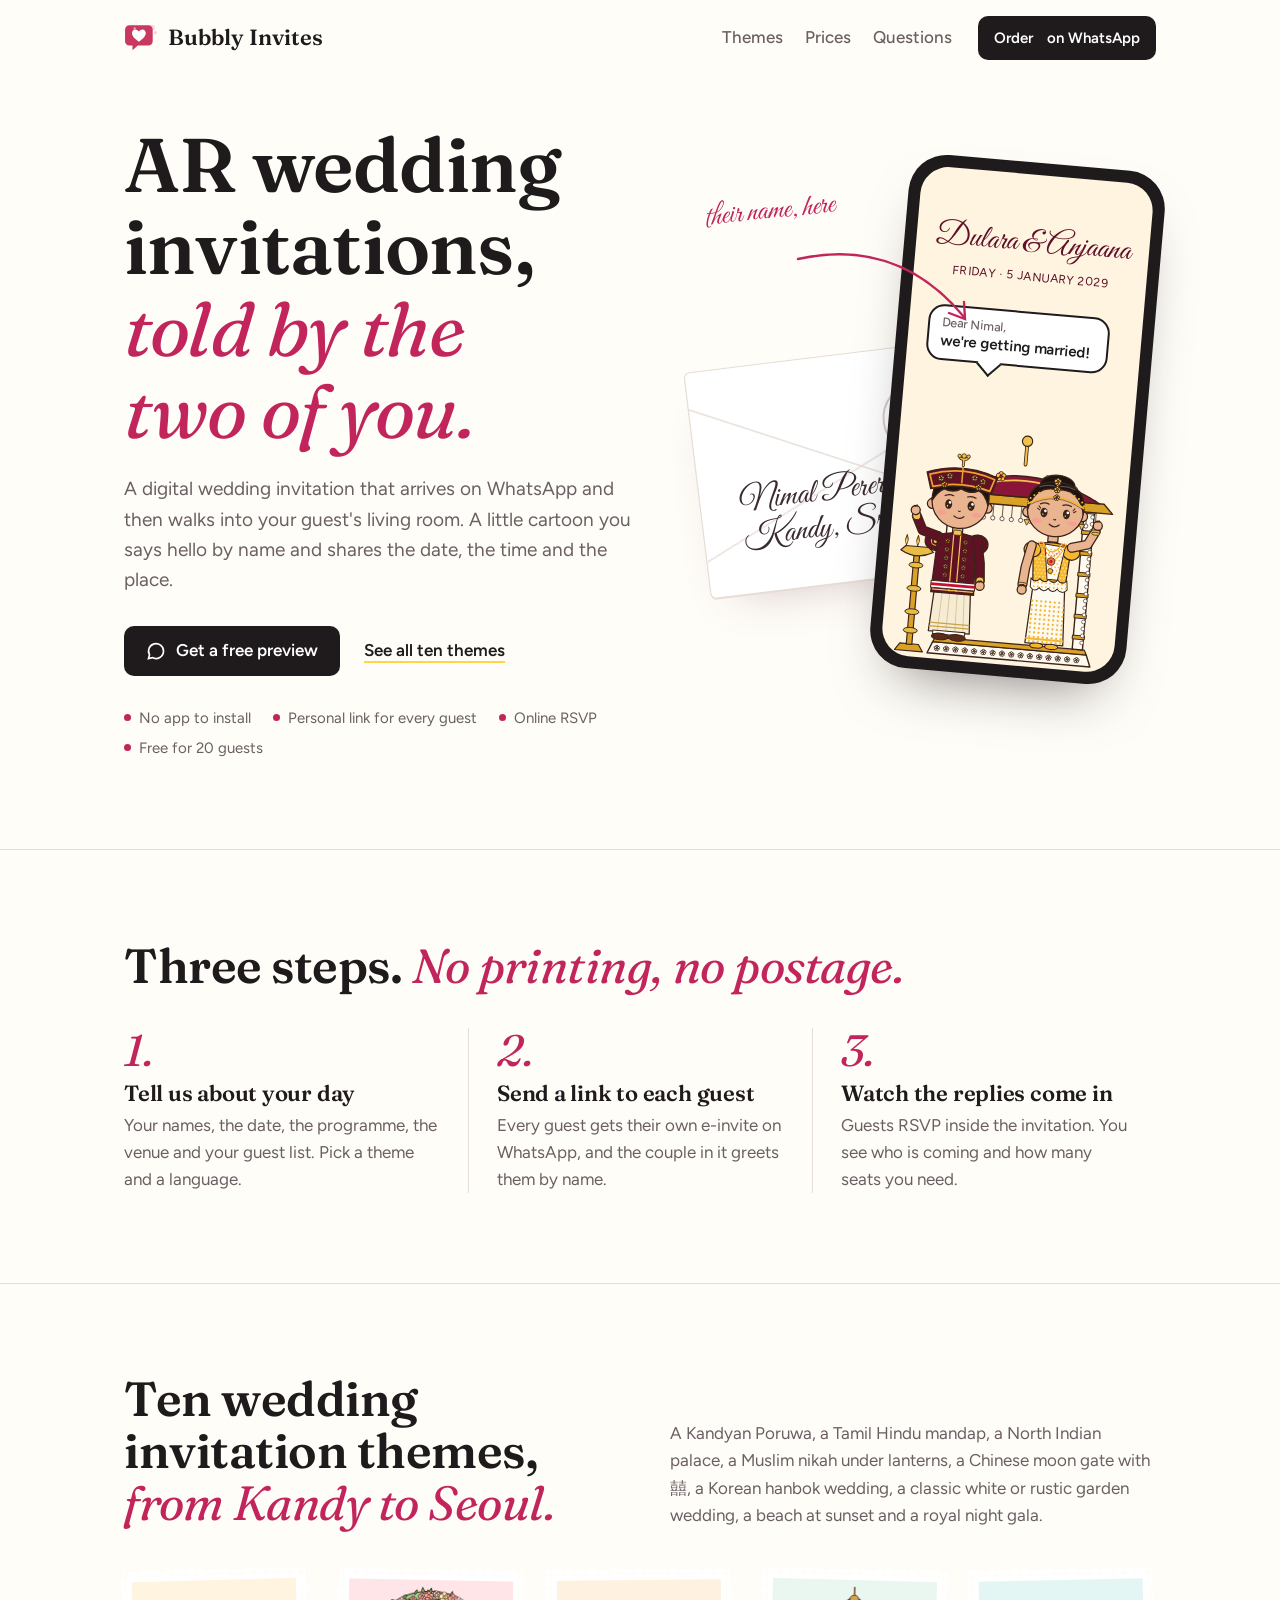
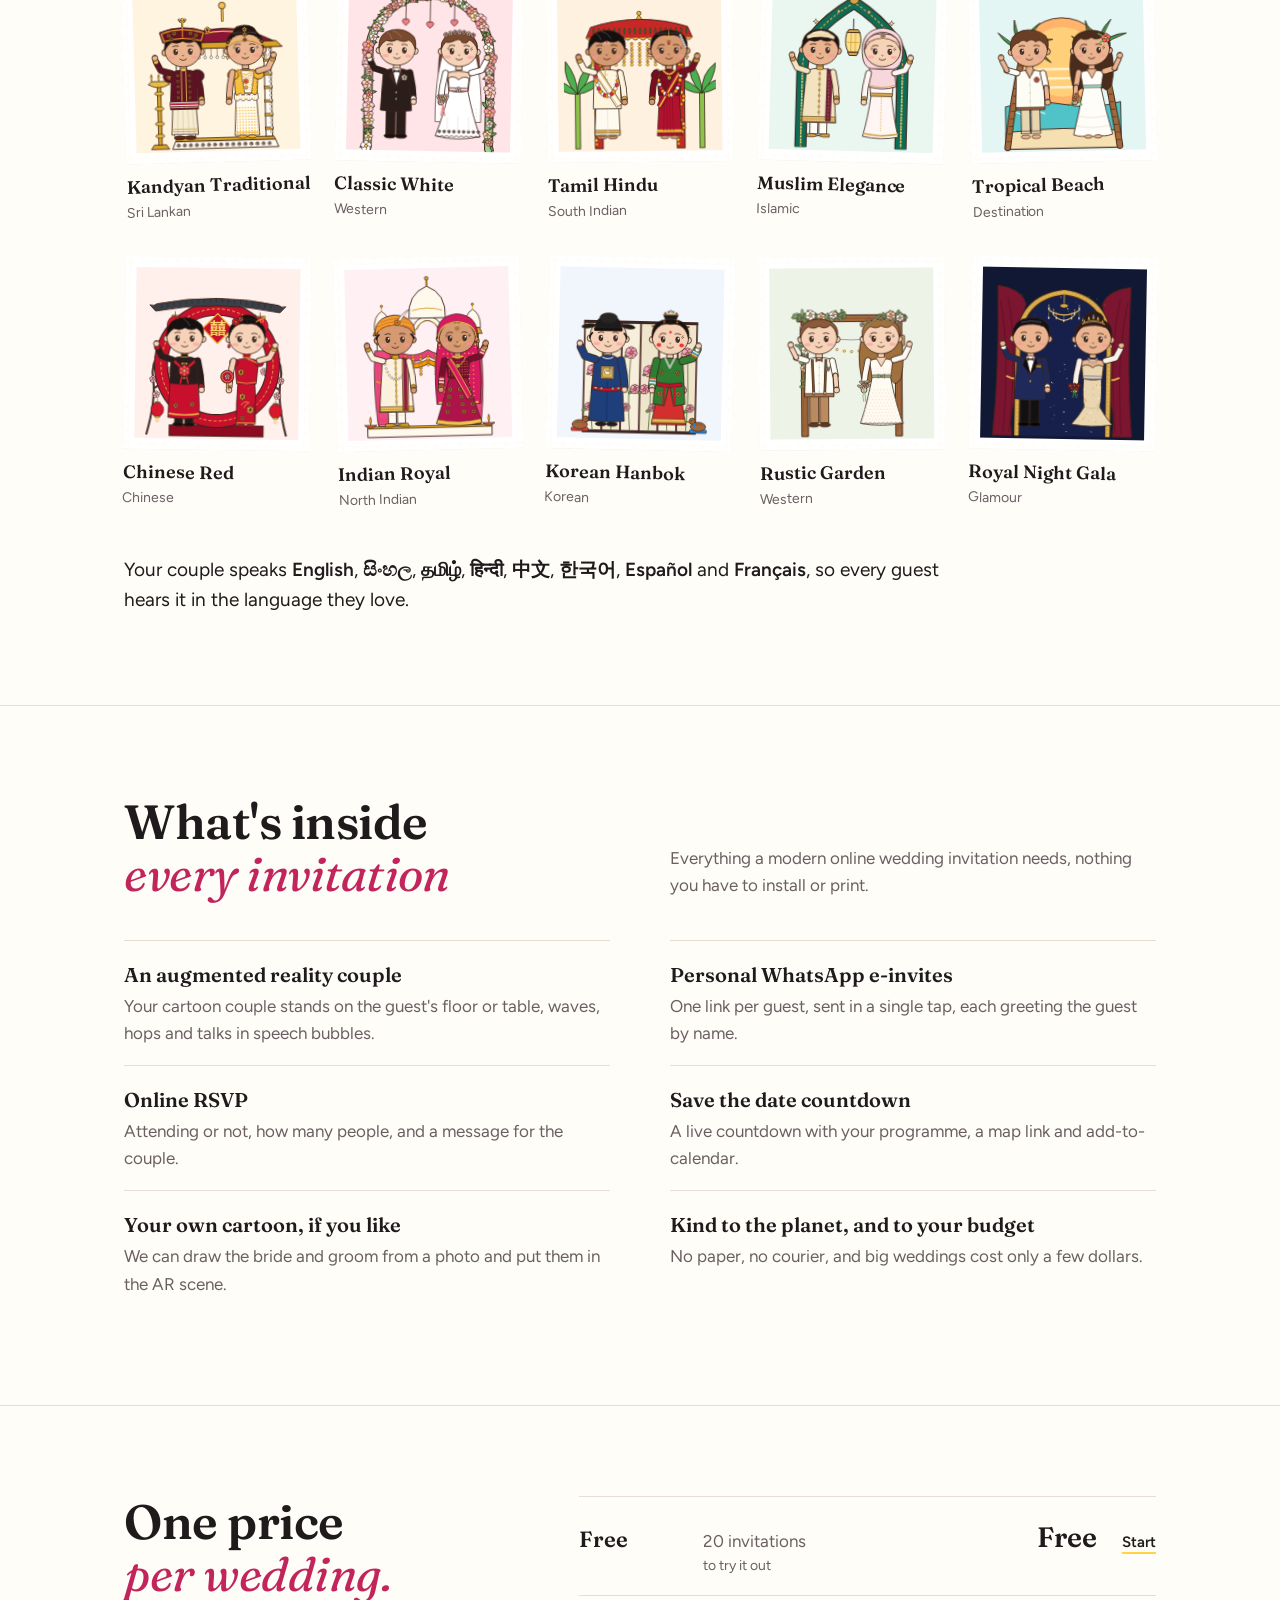
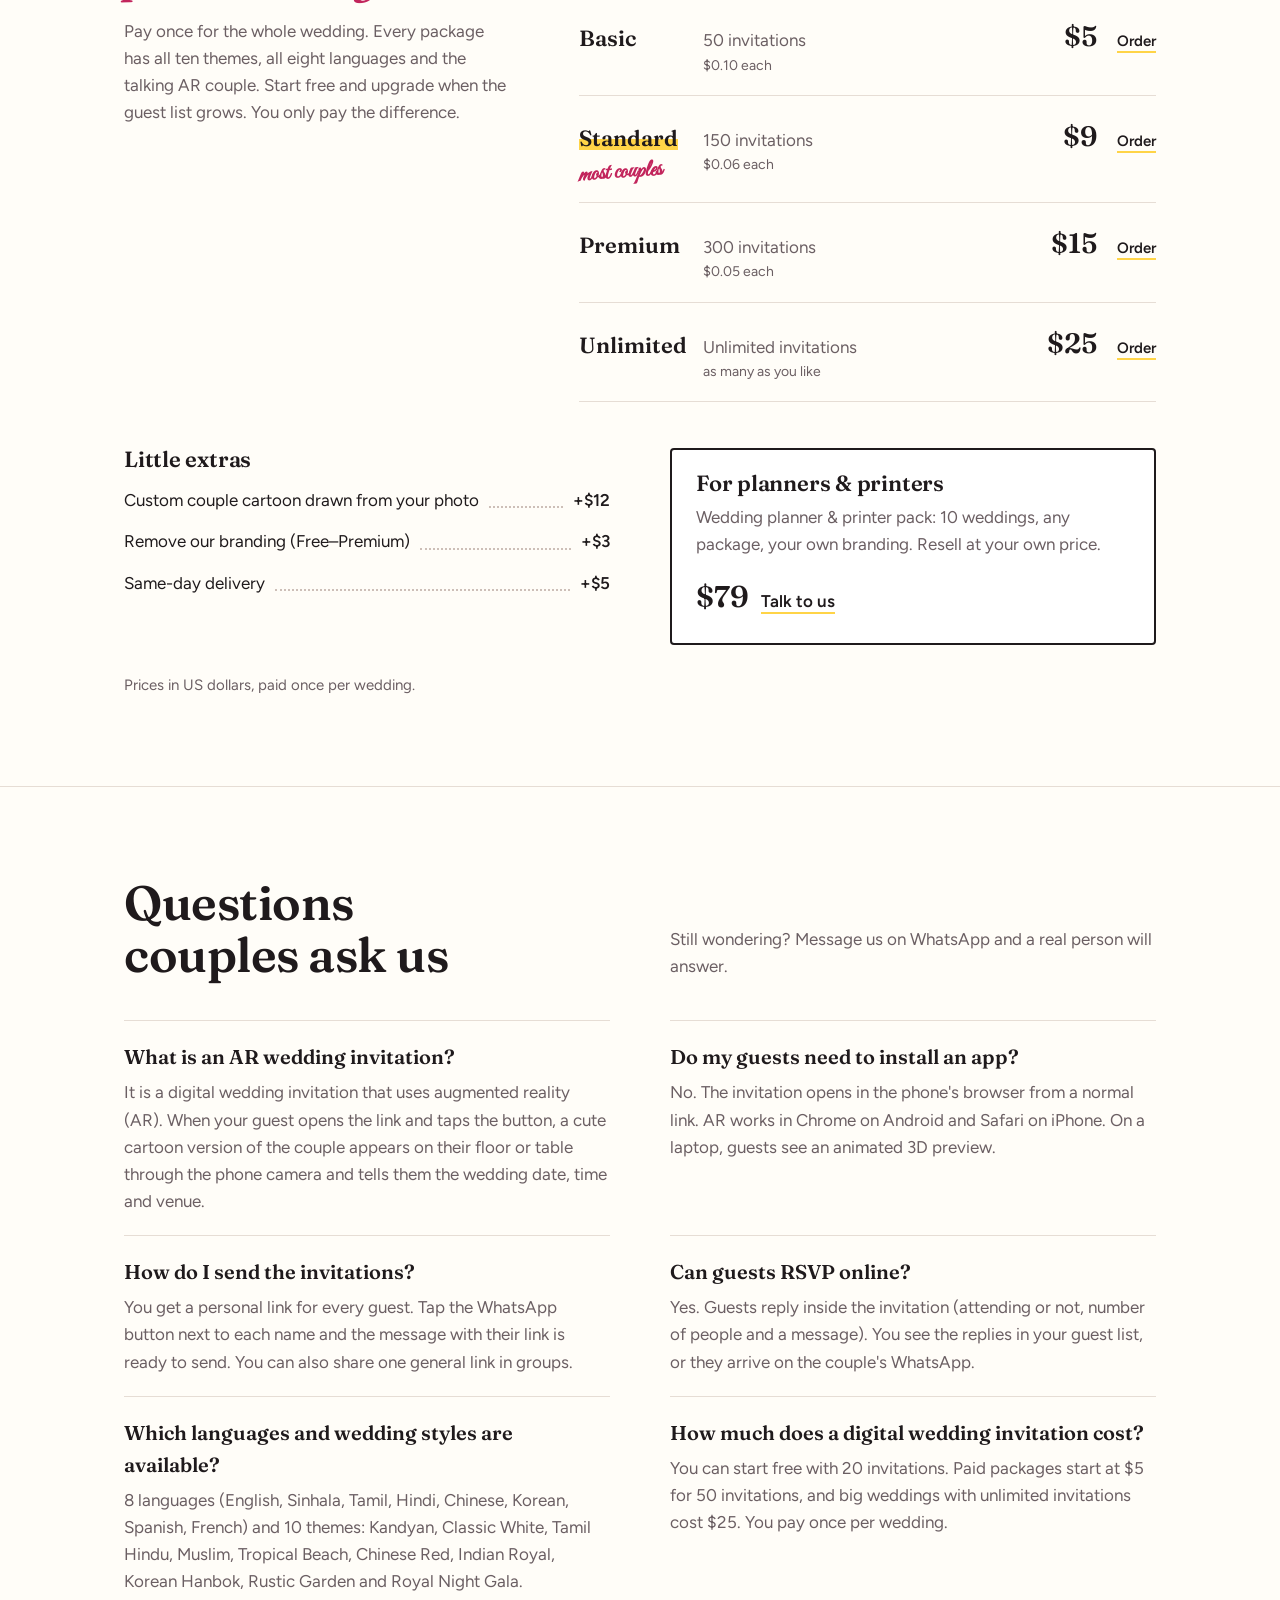
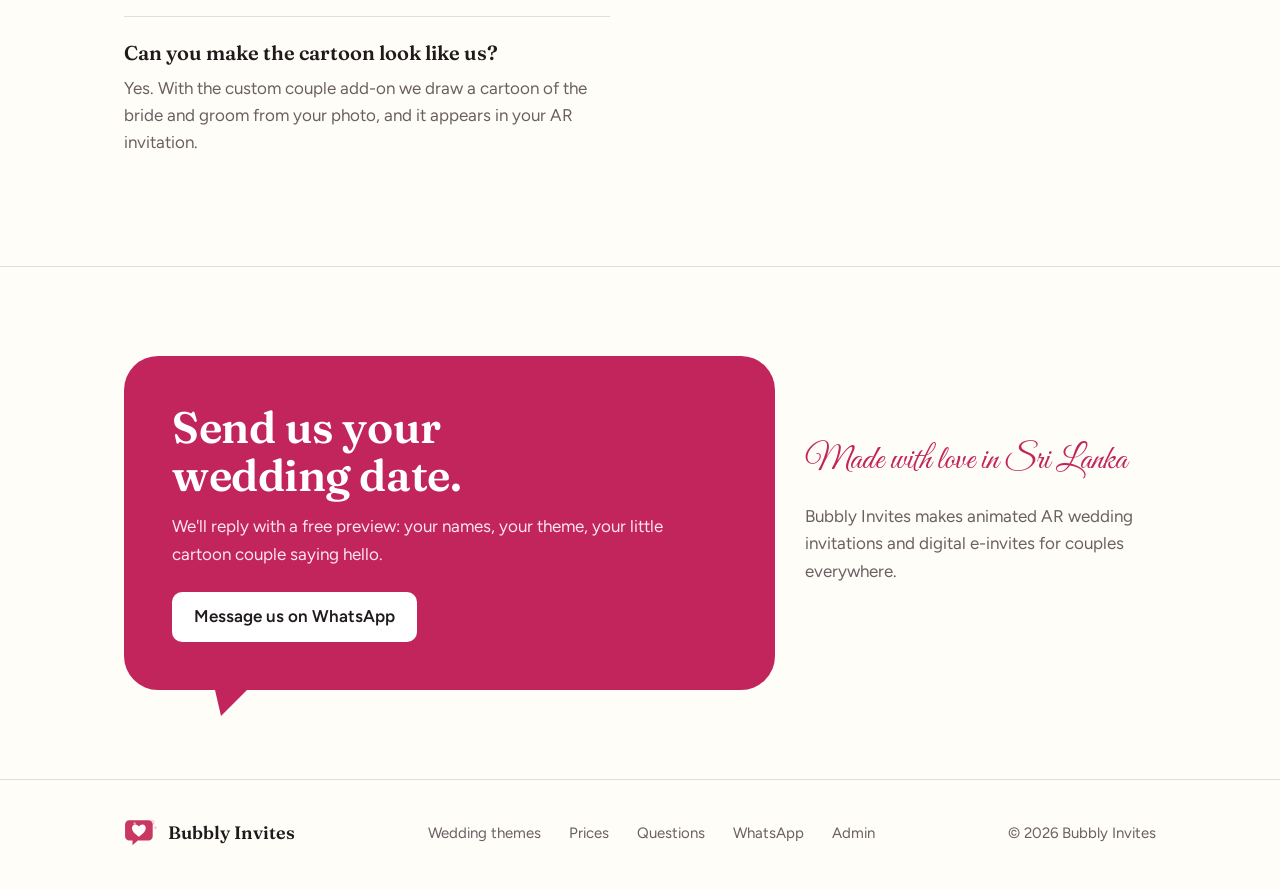
==== commit 79a47308: "New" ====
--- a/index.html
+++ b/index.html
@@ -2,138 +2,302 @@
 <html lang="en">
 <head>
 <meta charset="utf-8">
-<meta name="viewport" content="width=device-width, initial-scale=1, viewport-fit=cover">
-<meta name="theme-color" content="#ffe4e8">
-<title>Dulara & Anjaana · AR Invitation</title>
-<meta property="og:title" content="Dulara & Anjaana are getting married!">
-<meta property="og:description" content="Open to see us in your room with AR · 5 January 2029">
-<link href="https://fonts.googleapis.com/css2?family=Great+Vibes&family=Jost:wght@400;500;600&display=swap" rel="stylesheet">
-<script type="module" src="assets/lib/model-viewer.min.js"></script>
+<meta name="viewport" content="width=device-width, initial-scale=1">
+<title>Bubbly Invites | AR Wedding Invitations &amp; Animated Digital E-Invites</title>
+<meta name="description" content="Animated AR wedding invitations with a cute talking couple. Personal WhatsApp e-invites, online RSVP, 10 themes, 8 languages. Start free, from $5.">
+<meta name="keywords" content="AR wedding invitation, digital wedding invitation, online wedding invitation, animated wedding invitation, WhatsApp wedding invitation, wedding e-invite, e-card, save the date, online RSVP, Sri Lankan wedding invitation, Indian wedding invitation, Chinese wedding invitation, Korean wedding invitation, Muslim nikah invitation, cartoon couple invitation">
+<meta name="robots" content="index, follow, max-image-preview:large">
+<link rel="canonical" href="https://www.bubblyinvites.com/">
+<meta name="theme-color" content="#c8385f">
+<link rel="icon" href="favicon.svg" type="image/svg+xml">
+<link rel="apple-touch-icon" href="apple-touch-icon.png">
+<link rel="manifest" href="manifest.webmanifest">
+<link rel="preload" href="fonts/fraunces-600.woff2" as="font" type="font/woff2" crossorigin>
+<link rel="preload" href="fonts/figtree-400.woff2" as="font" type="font/woff2" crossorigin>
+<meta property="og:type" content="website">
+<meta property="og:site_name" content="Bubbly Invites">
+<meta property="og:title" content="Bubbly Invites | Wedding invitations that come alive in AR">
+<meta property="og:description" content="Your cartoon couple appears in each guest's room, greets them by name and tells them the date, time and venue. 10 themes, 8 languages, start free.">
+<meta property="og:url" content="https://www.bubblyinvites.com/">
+<meta property="og:image" content="https://www.bubblyinvites.com/img/og-image.jpg">
+<meta property="og:image:width" content="1200">
+<meta property="og:image:height" content="630">
+<meta property="og:image:alt" content="Cartoon wedding couples from Bubbly Invites saying 'Dear Nimal, we are getting married!'">
+<meta property="og:locale" content="en_US">
+<meta name="twitter:card" content="summary_large_image">
+<meta name="twitter:title" content="Bubbly Invites | AR wedding invitations">
+<meta name="twitter:description" content="Animated digital wedding invitations with a talking cartoon couple, WhatsApp sharing and RSVP. Start free.">
+<meta name="twitter:image" content="https://www.bubblyinvites.com/img/og-image.jpg">
+<script type="application/ld+json">
+{"@context":"https://schema.org","@graph":[
+ {"@type":"Organization","@id":"https://www.bubblyinvites.com/#org","name":"Bubbly Invites","url":"https://www.bubblyinvites.com/","logo":"https://www.bubblyinvites.com/img/icon-512.png","description":"AR and animated digital wedding invitations with personal guest links and online RSVP."},
+ {"@type":"WebSite","@id":"https://www.bubblyinvites.com/#website","url":"https://www.bubblyinvites.com/","name":"Bubbly Invites","publisher":{"@id":"https://www.bubblyinvites.com/#org"},"inLanguage":"en"}
+]}
+</script>
+<script type="application/ld+json">{"@context": "https://schema.org", "@type": "FAQPage", "mainEntity": [{"@type": "Question", "name": "What is an AR wedding invitation?", "acceptedAnswer": {"@type": "Answer", "text": "It is a digital wedding invitation that uses augmented reality (AR). When your guest opens the link and taps the button, a cute cartoon version of the couple appears on their floor or table through the phone camera and tells them the wedding date, time and venue."}}, {"@type": "Question", "name": "Do my guests need to install an app?", "acceptedAnswer": {"@type": "Answer", "text": "No. The invitation opens in the phone's browser from a normal link. AR works in Chrome on Android and Safari on iPhone. On a laptop, guests see an animated 3D preview."}}, {"@type": "Question", "name": "How do I send the invitations?", "acceptedAnswer": {"@type": "Answer", "text": "You get a personal link for every guest. Tap the WhatsApp button next to each name and the message with their link is ready to send. You can also share one general link in groups."}}, {"@type": "Question", "name": "Can guests RSVP online?", "acceptedAnswer": {"@type": "Answer", "text": "Yes. Guests reply inside the invitation (attending or not, number of people and a message). You see the replies in your guest list, or they arrive on the couple's WhatsApp."}}, {"@type": "Question", "name": "Which languages and wedding styles are available?", "acceptedAnswer": {"@type": "Answer", "text": "8 languages (English, Sinhala, Tamil, Hindi, Chinese, Korean, Spanish, French) and 10 themes: Kandyan, Classic White, Tamil Hindu, Muslim, Tropical Beach, Chinese Red, Indian Royal, Korean Hanbok, Rustic Garden and Royal Night Gala."}}, {"@type": "Question", "name": "How much does a digital wedding invitation cost?", "acceptedAnswer": {"@type": "Answer", "text": "You can start free with 20 invitations. Paid packages start at $5 for 50 invitations, and big weddings with unlimited invitations cost $25. You pay once per wedding."}}, {"@type": "Question", "name": "Can you make the cartoon look like us?", "acceptedAnswer": {"@type": "Answer", "text": "Yes. With the custom couple add-on we draw a cartoon of the bride and groom from your photo, and it appears in your AR invitation."}}]}</script>
 <style>
-/* VOICE: cute, joyful, cartoon. IDEA: a pop-up storybook page — the couple is the picture.
-   COLOUR: blush pink ground, cocoa outlines, rose accent. TYPE: Great Vibes names, Jost text. */
-:root{--bg:#ffe4e8;--ink:#3b2318;--rose:#e0606e;--soft:#7a5a50;--card:#fffaf8}
+/* VOICE: warm, personal, a little playful. IDEA: a wedding stationery shop: stamps, a price list, an envelope.
+   PICTURE: a phone with the talking couple, leaning on a hand-addressed envelope.
+   COLOUR & TYPE: paper white, ink, one berry, one sunny sticker yellow. Fraunces for headlines, Figtree for text, script notes.
+   LAYOUT: left-aligned editorial sections divided by thin rules; no card grids, no glow. */
+@font-face{font-family:Fraunces;font-weight:400;src:url(fonts/fraunces-400.woff2)}
+@font-face{font-family:Fraunces;font-weight:400;font-style:italic;src:url(fonts/fraunces-400i.woff2)}
+@font-face{font-family:Fraunces;font-weight:600;src:url(fonts/fraunces-600.woff2)}
+@font-face{font-family:Figtree;font-weight:400;src:url(fonts/figtree-400.woff2)}
+@font-face{font-family:Figtree;font-weight:500;src:url(fonts/figtree-500.woff2)}
+@font-face{font-family:Figtree;font-weight:600;src:url(fonts/figtree-600.woff2)}
+@font-face{font-family:"Great Vibes";src:url(fonts/greatvibes.woff2)}
+:root{--paper:#fffdf8;--ink:#1f1a1c;--muted:#6b5f63;--line:#e6ddd5;--berry:#c2255c;--sun:#ffd447;--blush:#fbe3ea}
 *{box-sizing:border-box;min-width:0}
-html,body{margin:0}
-body{background:var(--bg);color:var(--ink);font:16px/1.55 Jost,system-ui,sans-serif;overflow-x:clip;
- background-image:radial-gradient(circle at 15% 10%,#fff6 0 60px,transparent 61px),radial-gradient(circle at 90% 30%,#fff5 0 90px,transparent 91px)}
-.wrap{max-width:560px;margin:0 auto;padding:calc(18px + env(safe-area-inset-top)) 18px calc(28px + env(safe-area-inset-bottom))}
-.top{text-align:center}
-.top small{display:block;font-weight:500;color:var(--rose);font-size:15px}
-h1{font:400 clamp(48px,14vw,68px)/1 "Great Vibes",cursive;margin:4px 0 0}
-/* 3D stage */
-.stage{position:relative;margin:14px -6px 0;border:3px solid var(--ink);border-radius:28px;background:linear-gradient(#fff,#fff4f5);overflow:hidden;box-shadow:6px 6px 0 var(--ink)}
-model-viewer{width:100%;height:min(62vh,520px);--poster-color:transparent;--progress-bar-color:var(--rose);background:transparent}
-.ar-btn{position:absolute;left:50%;bottom:16px;transform:translateX(-50%);display:flex;align-items:center;gap:10px;min-height:54px;padding:0 24px;border-radius:99px;border:3px solid var(--ink);background:var(--rose);color:#fff;font:600 17px Jost,sans-serif;white-space:nowrap;box-shadow:3px 3px 0 var(--ink);cursor:pointer;animation:nudge 2.4s ease-in-out infinite}
-.ar-btn svg{width:24px;height:24px}
-@keyframes nudge{50%{transform:translate(-50%,-4px)}}
-.drag{position:absolute;top:12px;left:0;right:0;text-align:center;font-size:13px;color:var(--soft);pointer-events:none}
-.noar{position:absolute;left:12px;right:12px;bottom:14px;text-align:center;background:#fffd;border:2px solid var(--ink);border-radius:16px;padding:10px 12px;font-size:14px}
-.hint{text-align:center;color:var(--soft);font-size:14px;margin:14px 0 0}
-/* details */
-.when{display:grid;grid-template-columns:repeat(3,minmax(0,1fr));gap:10px;margin:22px 0 0}
-.when div{background:var(--card);border:2.5px solid var(--ink);border-radius:18px;padding:12px 6px;text-align:center}
-.when b{display:block;font-size:26px;line-height:1.1;font-weight:600;color:var(--rose)}
-.when span{font-size:13px;color:var(--soft)}
-.venue{margin:12px 0 0;background:var(--card);border:2.5px solid var(--ink);border-radius:18px;padding:14px 16px;display:flex;gap:12px;align-items:center}
-.venue svg{flex:none;width:36px;height:36px}
-.venue p{margin:0;font-size:15px}.venue strong{display:block;font-size:17px}
-.acts{display:grid;grid-template-columns:repeat(2,minmax(0,1fr));gap:10px;margin:14px 0 0}
-.acts a{display:flex;align-items:center;justify-content:center;gap:8px;min-height:52px;border-radius:16px;border:2.5px solid var(--ink);background:#fff;color:var(--ink);text-decoration:none;font-weight:600;box-shadow:3px 3px 0 var(--ink)}
-.acts a.main{background:var(--ink);color:#fff}
-.acts svg{width:20px;height:20px;fill:none;stroke:currentColor;stroke-width:2;stroke-linecap:round;stroke-linejoin:round}
-.acts a:active{transform:translate(2px,2px);box-shadow:1px 1px 0 var(--ink)}
-.count{text-align:center;margin:20px 0 0;font-weight:500}
-.count b{color:var(--rose);font-size:20px}
-footer{text-align:center;font-size:13px;color:var(--soft);margin-top:22px}
-a:focus-visible,button:focus-visible{outline:3px solid var(--rose);outline-offset:3px}
-@media(prefers-reduced-motion:reduce){.ar-btn{animation:none}}
+html{scroll-behavior:smooth;scroll-padding-top:20px}
+body{margin:0;background:var(--paper);color:var(--ink);font:17px/1.6 Figtree,system-ui,sans-serif;overflow-x:clip}
+a{color:inherit}
+.wrap{max-width:1160px;margin:0 auto;padding:0 max(5vw,18px)}
+h1,h2,h3{font-family:Fraunces,Georgia,serif;font-weight:600;line-height:1.08;margin:0;text-wrap:balance;letter-spacing:-.01em}
+h1 em,h2 em{font-style:italic;font-weight:400;color:var(--berry)}
+h2{font-size:clamp(32px,4.2vw,48px)}
+.note{font-family:"Great Vibes",cursive;color:var(--berry);font-size:30px;line-height:1;display:inline-block}
+.btn{display:inline-flex;align-items:center;gap:10px;min-height:50px;padding:0 22px;border-radius:10px;background:var(--ink);color:#fff;text-decoration:none;font-weight:600}
+.btn:hover{background:var(--berry)}
+.btn svg{width:20px;height:20px;fill:none;stroke:currentColor;stroke-width:2}
+.link{font-weight:600;text-decoration:underline;text-decoration-thickness:2px;text-underline-offset:5px;text-decoration-color:var(--sun)}
+section{border-top:1px solid var(--line);padding:clamp(48px,7vw,96px) 0}
+/* header */
+header .wrap{display:flex;align-items:center;gap:26px;min-height:76px}
+.logo{display:flex;align-items:center;gap:10px;text-decoration:none;font-family:Fraunces,serif;font-weight:600;font-size:22px;margin-right:auto}
+.logo img{width:34px;height:34px}
+header nav{display:flex;gap:22px}
+header nav a{text-decoration:none;color:var(--muted);font-weight:500;padding:10px 0}
+header nav a:hover{color:var(--ink)}
+header .btn{min-height:44px;padding:0 16px;font-size:15px}
+@media(max-width:760px){header nav{display:none}}
+.logo{white-space:nowrap}
+@media(max-width:480px){header .long{display:none}.logo{font-size:20px}.scene .arrow{display:none}.scene .note{left:auto;right:58%;top:2%}}
+/* hero */
+.hero{border-top:0;padding-top:clamp(20px,4vw,48px)}
+.hero .wrap{display:grid;grid-template-columns:minmax(0,1.05fr) minmax(0,.95fr);gap:clamp(24px,5vw,72px);align-items:center}
+.hero h1{font-size:clamp(42px,6.2vw,76px)}
+.lead{font-size:19px;color:var(--muted);max-width:34em;margin:22px 0 30px}
+.ctas{display:flex;align-items:center;gap:24px;flex-wrap:wrap}
+.facts{display:flex;flex-wrap:wrap;gap:6px 22px;margin:30px 0 0;padding:0;list-style:none;color:var(--muted);font-size:15px}
+.facts li::before{content:"";display:inline-block;width:7px;height:7px;border-radius:50%;background:var(--berry);margin-right:8px;vertical-align:2px}
+.scene{position:relative;height:clamp(420px,46vw,560px)}
+.env{position:absolute;left:0;top:34%;width:72%;aspect-ratio:1.45;background:#fff;border:1px solid var(--line);border-radius:6px;transform:rotate(-7deg);box-shadow:0 1px 0 var(--line),0 24px 50px -30px #6b3a4a55;overflow:hidden}
+.env::before{content:"";position:absolute;inset:0;background:linear-gradient(155deg,transparent 49.6%,var(--line) 50%,transparent 50.4%),linear-gradient(25deg,transparent 49.6%,var(--line) 50%,transparent 50.4%)}
+.env .addr{position:absolute;left:12%;bottom:16%;font-family:"Great Vibes",cursive;font-size:clamp(24px,2.6vw,34px);line-height:1.1;color:#3a2a30}
+.env .stampmini{position:absolute;right:7%;top:9%;width:17%;aspect-ratio:.82;background:var(--blush);outline:3px dotted #fff;outline-offset:-3px;border:1px solid #f2c7d4}
+.env .stampmini::after{content:"";position:absolute;inset:22%;border-radius:50%;background:var(--berry);opacity:.85}
+.env .postmark{position:absolute;right:20%;top:16%;width:22%;aspect-ratio:1;border:2px solid #b9a9ae;border-radius:50%;opacity:.6}
+.phone{position:absolute;right:2%;top:0;width:min(56%,300px);aspect-ratio:.5;background:#1f1a1c;border-radius:38px;padding:12px;transform:rotate(5deg);box-shadow:0 30px 60px -30px #1f1a1c99}
+.screen{position:relative;height:100%;border-radius:28px;overflow:hidden;background:#fff4e0;display:flex;flex-direction:column;justify-content:flex-end}
+.screen .names{position:absolute;top:9%;left:0;right:0;text-align:center;font-family:"Great Vibes",cursive;font-size:clamp(24px,2.5vw,32px);color:#5e0f26}
+.screen .day{position:absolute;top:19%;left:0;right:0;text-align:center;font-size:12px;color:#5e0f26;letter-spacing:.04em}
+.screen svg{display:block}
+.bubble{position:absolute;left:8%;top:28%;right:14%;background:#fff;border:2px solid var(--ink);border-radius:16px;padding:8px 12px;font-weight:600;font-size:clamp(12px,1.2vw,15px);line-height:1.3}
+.bubble small{display:block;font-weight:500;color:var(--muted)}
+.bubble::after{content:"";position:absolute;left:30%;bottom:-11px;width:16px;height:16px;background:#fff;border-right:2px solid var(--ink);border-bottom:2px solid var(--ink);transform:rotate(45deg)}
+.scene .note{position:absolute;left:2%;top:6%;transform:rotate(-6deg)}
+.scene .arrow{position:absolute;left:20%;top:12%;width:190px;height:110px}
+@media(max-width:860px){.hero .wrap{grid-template-columns:1fr}.scene{height:440px;max-width:520px}}
+/* steps */
+.steps{display:grid;grid-template-columns:repeat(3,minmax(0,1fr));margin-top:36px}
+.steps div{padding:0 28px;border-left:1px solid var(--line)}
+.steps div:first-child{padding-left:0;border-left:0}
+.steps b{display:block;font-family:Fraunces,serif;font-style:italic;font-weight:400;font-size:44px;color:var(--berry);line-height:1}
+.steps h3{font-size:22px;margin:10px 0 6px}
+.steps p{margin:0;color:var(--muted)}
+@media(max-width:760px){.steps{grid-template-columns:1fr;gap:26px}.steps div{padding:0;border:0}}
+/* section heads */
+.shead{display:grid;grid-template-columns:minmax(0,1fr) minmax(0,1fr);gap:24px 60px;align-items:end;margin-bottom:40px}
+.shead p{margin:0;color:var(--muted)}
+@media(max-width:760px){.shead{grid-template-columns:1fr}}
+/* stamps */
+.stamps{display:grid;grid-template-columns:repeat(5,minmax(0,1fr));gap:34px 26px}
+@media(max-width:980px){.stamps{grid-template-columns:repeat(3,minmax(0,1fr))}}
+@media(max-width:560px){.stamps{grid-template-columns:repeat(2,minmax(0,1fr));gap:26px 16px}}
+.stamp{margin:0}
+.stamp .perf{background:#fff;padding:11px;filter:drop-shadow(0 1px 1.5px #6b3a4a40);
+  -webkit-mask:radial-gradient(circle,#000 62%,transparent 64%) -6px -6px/12px 12px round,linear-gradient(#000,#000) 6px 6px/calc(100% - 12px) calc(100% - 12px) no-repeat;
+  mask:radial-gradient(circle,#000 62%,transparent 64%) -6px -6px/12px 12px round,linear-gradient(#000,#000) 6px 6px/calc(100% - 12px) calc(100% - 12px) no-repeat}
+.stamp .art{padding:6px 6px 0}
+.stamp figcaption{margin-top:12px}
+.stamp figcaption b{display:block;font-family:Fraunces,serif;font-weight:600;font-size:18px;line-height:1.2}
+.stamp figcaption span{font-size:14px;color:var(--muted)}
+.langs{margin:44px 0 0;font-size:19px;max-width:44em}
+.langs span{font-weight:600;white-space:nowrap}
+/* inside */
+.inside{display:grid;grid-template-columns:repeat(2,minmax(0,1fr));gap:0 60px;margin:0;padding:0;list-style:none}
+.inside li{padding:18px 0;border-top:1px solid var(--line)}
+.inside li b{display:block;font-family:Fraunces,serif;font-weight:600;font-size:20px;margin-bottom:2px}
+.inside li span{color:var(--muted)}
+@media(max-width:760px){.inside{grid-template-columns:1fr}}
+/* prices */
+.prices{display:grid;grid-template-columns:minmax(0,.8fr) minmax(0,1.2fr);gap:40px 70px;align-items:start}
+@media(max-width:860px){.prices{grid-template-columns:1fr}}
+.prices .side p{color:var(--muted);margin:18px 0 0}
+.plist{width:100%;border-collapse:collapse}
+.plist td{padding:18px 0;border-top:1px solid var(--line);vertical-align:baseline}
+.plist tr:last-child td{border-bottom:1px solid var(--line)}
+.plist .nm{font-family:Fraunces,serif;font-weight:600;font-size:22px;white-space:nowrap;padding-right:16px}
+.plist .gs{color:var(--muted);width:100%}
+.plist .gs i{display:block;font-style:normal;font-size:14px}
+.plist .pr{font-family:Fraunces,serif;font-weight:600;font-size:28px;text-align:right;white-space:nowrap;padding-left:16px}
+.plist .go{padding-left:20px;white-space:nowrap;text-align:right}
+.plist .go a{font-weight:600;font-size:15px}
+.plist tr.pick .nm span:first-child{background:linear-gradient(transparent 55%,var(--sun) 55%,var(--sun) 92%,transparent 92%)}
+.plist tr.pick .note{display:block;font-size:24px;margin-top:4px;transform:rotate(-4deg)}
+@media(max-width:560px){.plist .go{display:none}.plist .nm{font-size:19px}.plist .pr{font-size:23px}}
+.extras{display:grid;grid-template-columns:minmax(0,1fr) minmax(0,1fr);gap:30px 60px;margin-top:46px}
+@media(max-width:760px){.extras{grid-template-columns:1fr}}
+.extras h3{font-size:22px;margin-bottom:8px}
+.dot{display:flex;gap:10px;padding:7px 0}
+.dot span:nth-child(2){flex:1;border-bottom:2px dotted #cdbfb8;transform:translateY(-6px)}
+.dot b{white-space:nowrap}
+.planner{border:2px solid var(--ink);border-radius:4px;padding:22px 24px;position:relative;background:#fff}
+.planner p{margin:6px 0 14px;color:var(--muted)}
+.planner .pr{font-family:Fraunces,serif;font-weight:600;font-size:30px}
+.fine{color:var(--muted);font-size:15px;margin:28px 0 0}
+/* faq */
+.faq{display:grid;grid-template-columns:repeat(2,minmax(0,1fr));gap:0 60px;margin:0}
+.faq div{padding:20px 0;border-top:1px solid var(--line)}
+.faq dt{font-family:Fraunces,serif;font-weight:600;font-size:20px;margin-bottom:6px}
+.faq dd{margin:0;color:var(--muted)}
+@media(max-width:760px){.faq{grid-template-columns:1fr}}
+/* closing */
+.close .wrap{display:grid;grid-template-columns:minmax(0,1.3fr) minmax(0,.7fr);gap:30px;align-items:center}
+.big{position:relative;background:var(--berry);color:#fff;border-radius:34px;padding:clamp(28px,4vw,48px)}
+.big::after{content:"";position:absolute;left:14%;bottom:-26px;border:26px solid transparent;border-top-color:var(--berry);border-bottom:0;border-left-width:6px}
+.big h2{color:#fff;font-size:clamp(30px,3.8vw,44px)}
+.big p{margin:14px 0 24px;color:#ffe6ee;max-width:32em}
+.big .btn{background:#fff;color:var(--ink)}
+.big .btn:hover{background:var(--sun)}
+.close aside{color:var(--muted)}
+.close aside .note{font-size:34px;margin-bottom:8px}
+@media(max-width:760px){.close .wrap{grid-template-columns:1fr}}
+footer{border-top:1px solid var(--line);padding:36px 0 40px;color:var(--muted);font-size:15px}
+footer .wrap{display:flex;flex-wrap:wrap;gap:12px 28px;align-items:center}
+footer .logo{font-size:18px;color:var(--ink)}
+footer a{text-decoration:none}footer a:hover{color:var(--ink)}
+a:focus-visible,.btn:focus-visible{outline:3px solid var(--sun);outline-offset:3px}
+@media(prefers-reduced-motion:reduce){html{scroll-behavior:auto}}
 </style>
 </head>
 <body>
-<main class="wrap">
-  <header class="top">
-    <small>You're invited to our wedding!</small>
-    <h1 id="names">Dulara &amp; Anjaana</h1>
-  </header>
-
-  <section class="stage">
-    <model-viewer id="mv"
-      src="assets/couple.glb"
-      alt="Animated cartoon bride and groom under a flower arch"
-      autoplay animation-name="Celebrate"
-      camera-controls disable-zoom touch-action="pan-y"
-      camera-orbit="0deg 82deg 4.1m" min-camera-orbit="-35deg 60deg auto" max-camera-orbit="35deg 95deg auto"
-      camera-target="0m 0.95m 0m" field-of-view="38deg"
-      shadow-intensity="1" shadow-softness="0.8" exposure="1" tone-mapping="none"
-      ar ar-modes="webxr scene-viewer quick-look" ar-scale="auto" ar-placement="floor"
-      interaction-prompt="none">
-      <button slot="ar-button" class="ar-btn" aria-label="View the couple in your room with AR">
-        <svg viewBox="0 0 24 24" fill="none" stroke="currentColor" stroke-width="2.2" stroke-linecap="round" stroke-linejoin="round"><path d="M12 3 3 8l9 5 9-5-9-5z"/><path d="M3 8v8l9 5 9-5V8"/><path d="M12 13v8"/></svg>
-        See us in your room
-      </button>
-    </model-viewer>
-    <div class="drag">Drag to look around</div>
-    <div class="noar" id="noar" hidden>Open this link on your <b>phone</b> to place us on your floor or table with AR.</div>
-  </section>
-  <p class="hint" id="hint">Tap the button, then point your camera at the floor or a table. Pinch to make us bigger or smaller.</p>
-
-  <section class="when" aria-label="Date and time">
-    <div><b>5</b><span>January 2029</span></div>
-    <div><b>Fri</b><span>Friday</span></div>
-    <div><b>TBA</b><span>time soon</span></div>
-  </section>
-  <div class="venue">
-    <svg viewBox="0 0 24 24" fill="#e0606e" stroke="#3b2318" stroke-width="1.6"><path d="M12 22s-7-6.3-7-12a7 7 0 0 1 14 0c0 5.7-7 12-7 12z"/><circle cx="12" cy="10" r="2.6" fill="#fff"/></svg>
-    <p><strong>Venue to be announced</strong>We will share the location soon</p>
-  </div>
-  <p class="count" id="count"></p>
-
-  <nav class="acts" aria-label="Actions">
-    <a class="main" href="invite.html#rsvp"><svg viewBox="0 0 24 24"><path d="M20 6 9 17l-5-5"/></svg>RSVP</a>
-    <a id="aMap" href="#" target="_blank" rel="noopener"><svg viewBox="0 0 24 24"><path d="M12 21s-7-6.2-7-11.5A7 7 0 0 1 19 9.5C19 14.8 12 21 12 21z"/><circle cx="12" cy="9.5" r="2.5"/></svg>Location</a>
-    <a id="aWa" href="#" target="_blank" rel="noopener"><svg viewBox="0 0 24 24"><path d="M21 12a9 9 0 0 1-13.4 7.9L3 21l1.2-4.4A9 9 0 1 1 21 12z"/></svg>WhatsApp</a>
-    <a id="aCal" href="#" target="_blank" rel="noopener"><svg viewBox="0 0 24 24"><rect x="3" y="5" width="18" height="16" rx="2"/><path d="M3 10h18M8 3v4M16 3v4"/></svg>Calendar</a>
-  </nav>
-  <footer>With love, Dulara &amp; Anjaana</footer>
+<header><div class="wrap">
+  <a class="logo" href="./"><img src="img/logo.svg" alt="" width="34" height="34"><span id="brand">Bubbly Invites</span></a>
+  <nav aria-label="Main"><a href="#themes">Themes</a><a href="#pricing">Prices</a><a href="#faq">Questions</a></nav>
+  <a class="btn" id="navCta" href="#" target="_blank" rel="noopener">Order<span class="long">&nbsp;on WhatsApp</span></a>
+</div></header>
+
+<main>
+<section class="hero"><div class="wrap">
+  <div>
+    <h1>AR wedding invitations, <em>told by the two of you.</em></h1>
+    <p class="lead">A digital wedding invitation that arrives on WhatsApp and then walks into your guest's living room. A little cartoon you says hello by name and shares the date, the time and the place.</p>
+    <div class="ctas"><a class="btn" id="heroCta" href="#" target="_blank" rel="noopener"><svg viewBox="0 0 24 24"><path d="M21 12a9 9 0 0 1-13.4 7.9L3 21l1.2-4.4A9 9 0 1 1 21 12z"/></svg>Get a free preview</a><a class="link" href="#themes">See all ten themes</a></div>
+    <ul class="facts"><li>No app to install</li><li>Personal link for every guest</li><li>Online RSVP</li><li>Free for 20 guests</li></ul>
+  </div>
+  <div class="scene" aria-hidden="true">
+    <div class="env"><span class="stampmini"></span><span class="postmark"></span><div class="addr">Nimal Perera<br>Kandy, Sri Lanka</div></div>
+    <div class="phone"><div class="screen" id="screen"><div class="names">Dulara &amp; Anjaana</div><div class="day">FRIDAY · 5 JANUARY 2029</div><div class="bubble"><small>Dear Nimal,</small>we're getting married!</div></div></div>
+    <span class="note">their name, here</span>
+    <svg class="arrow" viewBox="0 0 190 110" fill="none" stroke="#c2255c" stroke-width="2.4" stroke-linecap="round"><path d="M10 30 Q110 8 176 88"/><path d="M161 84 L177 90 L176 73"/></svg>
+  </div>
+</div></section>
+
+<section id="how"><div class="wrap">
+  <h2>Three steps. <em>No printing, no postage.</em></h2>
+  <div class="steps">
+    <div><b>1.</b><h3>Tell us about your day</h3><p>Your names, the date, the programme, the venue and your guest list. Pick a theme and a language.</p></div>
+    <div><b>2.</b><h3>Send a link to each guest</h3><p>Every guest gets their own e-invite on WhatsApp, and the couple in it greets them by name.</p></div>
+    <div><b>3.</b><h3>Watch the replies come in</h3><p>Guests RSVP inside the invitation. You see who is coming and how many seats you need.</p></div>
+  </div>
+</div></section>
+
+<section id="themes"><div class="wrap">
+  <div class="shead"><h2>Ten wedding invitation themes, <em>from Kandy to Seoul.</em></h2><p>A Kandyan Poruwa, a Tamil Hindu mandap, a North Indian palace, a Muslim nikah under lanterns, a Chinese moon gate with 囍, a Korean hanbok wedding, a classic white or rustic garden wedding, a beach at sunset and a royal night gala.</p></div>
+  <div class="stamps" id="stamps"></div>
+  <p class="langs">Your couple speaks <span>English</span>, <span>සිංහල</span>, <span>தமிழ்</span>, <span>हिन्दी</span>, <span>中文</span>, <span>한국어</span>, <span>Español</span> and <span>Français</span>, so every guest hears it in the language they love.</p>
+</div></section>
+
+<section id="inside"><div class="wrap">
+  <div class="shead"><h2>What's inside <em>every invitation</em></h2><p>Everything a modern online wedding invitation needs, nothing you have to install or print.</p></div>
+  <ul class="inside">
+    <li><b>An augmented reality couple</b><span>Your cartoon couple stands on the guest's floor or table, waves, hops and talks in speech bubbles.</span></li>
+    <li><b>Personal WhatsApp e-invites</b><span>One link per guest, sent in a single tap, each greeting the guest by name.</span></li>
+    <li><b>Online RSVP</b><span>Attending or not, how many people, and a message for the couple.</span></li>
+    <li><b>Save the date countdown</b><span>A live countdown with your programme, a map link and add-to-calendar.</span></li>
+    <li><b>Your own cartoon, if you like</b><span>We can draw the bride and groom from a photo and put them in the AR scene.</span></li>
+    <li><b>Kind to the planet, and to your budget</b><span>No paper, no courier, and big weddings cost only a few dollars.</span></li>
+  </ul>
+</div></section>
+
+<section id="pricing"><div class="wrap">
+  <div class="prices">
+    <div class="side"><h2>One price <em>per wedding.</em></h2><p>Pay once for the whole wedding. Every package has all ten themes, all eight languages and the talking AR couple. Start free and upgrade when the guest list grows. You only pay the difference.</p></div>
+    <table class="plist"><tbody id="plans"></tbody></table>
+  </div>
+  <div class="extras">
+    <div><h3>Little extras</h3><div id="addons"></div></div>
+    <div class="planner" id="planner"><h3 id="ppName"></h3><p id="ppText"></p><span class="pr" id="ppPrice"></span> &nbsp; <a class="link" id="ppCta" href="#" target="_blank" rel="noopener">Talk to us</a></div>
+  </div>
+  <p class="fine" id="fine"></p>
+</div></section>
+
+<section id="faq"><div class="wrap">
+  <div class="shead"><h2>Questions couples ask us</h2><p>Still wondering? Message us on WhatsApp and a real person will answer.</p></div>
+  <dl class="faq"><div><dt>What is an AR wedding invitation?</dt><dd>It is a digital wedding invitation that uses augmented reality (AR). When your guest opens the link and taps the button, a cute cartoon version of the couple appears on their floor or table through the phone camera and tells them the wedding date, time and venue.</dd></div><div><dt>Do my guests need to install an app?</dt><dd>No. The invitation opens in the phone's browser from a normal link. AR works in Chrome on Android and Safari on iPhone. On a laptop, guests see an animated 3D preview.</dd></div><div><dt>How do I send the invitations?</dt><dd>You get a personal link for every guest. Tap the WhatsApp button next to each name and the message with their link is ready to send. You can also share one general link in groups.</dd></div><div><dt>Can guests RSVP online?</dt><dd>Yes. Guests reply inside the invitation (attending or not, number of people and a message). You see the replies in your guest list, or they arrive on the couple's WhatsApp.</dd></div><div><dt>Which languages and wedding styles are available?</dt><dd>8 languages (English, Sinhala, Tamil, Hindi, Chinese, Korean, Spanish, French) and 10 themes: Kandyan, Classic White, Tamil Hindu, Muslim, Tropical Beach, Chinese Red, Indian Royal, Korean Hanbok, Rustic Garden and Royal Night Gala.</dd></div><div><dt>How much does a digital wedding invitation cost?</dt><dd>You can start free with 20 invitations. Paid packages start at $5 for 50 invitations, and big weddings with unlimited invitations cost $25. You pay once per wedding.</dd></div><div><dt>Can you make the cartoon look like us?</dt><dd>Yes. With the custom couple add-on we draw a cartoon of the bride and groom from your photo, and it appears in your AR invitation.</dd></div></dl>
+</div></section>
+
+<section class="close"><div class="wrap">
+  <div class="big"><h2>Send us your wedding date.</h2><p>We'll reply with a free preview: your names, your theme, your little cartoon couple saying hello.</p><a class="btn" id="footCta" href="#" target="_blank" rel="noopener">Message us on WhatsApp</a></div>
+  <aside><span class="note">Made with love in Sri Lanka</span><p>Bubbly Invites makes animated AR wedding invitations and digital e-invites for couples everywhere.</p></aside>
+</div></section>
 </main>
 
-<script>
+<footer><div class="wrap">
+  <a class="logo" href="./"><img src="img/logo.svg" alt="" width="28" height="28">Bubbly Invites</a>
+  <a href="#themes">Wedding themes</a><a href="#pricing">Prices</a><a href="#faq">Questions</a><a id="footWa" href="#" target="_blank" rel="noopener">WhatsApp</a><a href="admin.html" rel="nofollow">Admin</a>
+  <span id="copy" style="margin-left:auto"></span>
+</div></footer>
+<script type="module">
+import { CONFIG } from './js/config.js';
+import { TEMPLATES, thumbnailSVG } from './js/templates.js';
+const $ = id => document.getElementById(id);
+$('brand').textContent = CONFIG.BRAND;
+const C = CONFIG.CURRENCY || '$';
+const order = txt => `https://wa.me/${CONFIG.BUSINESS_WHATSAPP}?text=${encodeURIComponent(txt)}`;
+const wa = order('Hi! I would like a free preview of an AR wedding invitation.');
+for (const id of ['navCta', 'heroCta', 'footCta', 'footWa']) $(id).href = wa;
+// hero phone
+{ const t = TEMPLATES.find(x => x.id === 'kandyan'); $('screen').insertAdjacentHTML('beforeend', thumbnailSVG(t)); }
+// stamps, each with a slight hand-placed tilt
+const tilt = [-1.6, 1.1, -0.6, 1.5, -1.2, 0.8, -1.4, 1.3, -0.4, 1];
+$('stamps').innerHTML = TEMPLATES.map((t, i) => `<figure class="stamp" style="transform:rotate(${tilt[i % tilt.length]}deg)"><div class="perf"><div class="art" style="background:${t.colors.bg}">${thumbnailSVG(t)}</div></div><figcaption><b>${t.name}</b><span>${t.region || ''}</span></figcaption></figure>`).join('');
+// price list
+const plans = CONFIG.PLANS || [];
+$('plans').innerHTML = plans.map(p => {
+  const per = p.price && p.guests ? `${C}${(p.price / p.guests).toFixed(2)} each` : p.price ? 'as many as you like' : 'to try it out';
+  return `<tr class="${p.popular ? 'pick' : ''}"><td class="nm"><span>${p.name}</span>${p.popular ? '<span class="note">most couples</span>' : ''}</td>
+    <td class="gs">${p.guests ? p.guests + ' invitations' : 'Unlimited invitations'}<i>${per}</i></td>
+    <td class="pr">${p.price ? C + p.price : 'Free'}</td>
+    <td class="go"><a class="link" href="${order(`Hi! I'd like the ${p.name} package (${p.guests ? p.guests + ' invitations' : 'unlimited'}${p.price ? ', ' + C + p.price : ''}).`)}" target="_blank" rel="noopener">${p.price ? 'Order' : 'Start'}</a></td></tr>`;
+}).join('');
+$('addons').innerHTML = (CONFIG.ADDONS || []).map(a => `<div class="dot"><span>${a.name}</span><span></span><b>+${C}${a.price}</b></div>`).join('');
+const pp = CONFIG.PLANNER_PACK;
+if (pp) { $('ppName').textContent = 'For planners & printers'; $('ppText').textContent = `${pp.name}: ${pp.text}`; $('ppPrice').textContent = C + pp.price; $('ppCta').href = order(`Hi! I'm interested in the ${pp.name} (${C}${pp.price}).`); }
+else $('planner').remove();
+$('fine').textContent = `Prices in ${C === '$' ? 'US dollars' : C}, paid once per wedding.`;
+// structured data for prices
 {
-/* ================= CONFIG: change these for each couple ================= */
-const CONFIG = {
-  names: "Dulara & Anjaana",
-  weddingTime: "2029-01-05T00:00:00+05:30",
-  mapUrl: "https://www.google.com/maps",
-  whatsapp: "94771234567",
-  whatsappText: "Hi! We got your wedding invitation. Congratulations!",
-  calendarUrl: "https://calendar.google.com/calendar/render?action=TEMPLATE&text=Dulara+%26+Anjaana+Wedding&dates=20290105/20290106"
-};
-/* ======================================================================== */
-const $ = id => document.getElementById(id);
-$("names").textContent = CONFIG.names;
-$("aMap").href = CONFIG.mapUrl;
-$("aWa").href = "https://wa.me/" + CONFIG.whatsapp + "?text=" + encodeURIComponent(CONFIG.whatsappText);
-$("aCal").href = CONFIG.calendarUrl;
-
-const target = new Date(CONFIG.weddingTime).getTime();
-function tick() {
-  const d = target - Date.now();
-  if (d <= 0) { $("count").innerHTML = "<b>Just married!</b>"; return; }
-  const days = Math.floor(d / 864e5), hrs = Math.floor(d / 36e5) % 24;
-  $("count").innerHTML = `Only <b>${days}</b> days and <b>${hrs}</b> hours to go`;
+  const cur = C === '$' ? 'USD' : C;
+  const ld = { '@context': 'https://schema.org', '@type': 'Product', name: CONFIG.BRAND + ' AR wedding invitation', brand: { '@type': 'Brand', name: CONFIG.BRAND },
+    description: 'Animated augmented reality wedding invitation with a talking cartoon couple, personal WhatsApp links and online RSVP.',
+    image: new URL('img/og-image.jpg', location.href).href,
+    offers: plans.map(p => ({ '@type': 'Offer', name: p.name + (p.guests ? ` (${p.guests} invitations)` : ' (unlimited)'), price: String(p.price), priceCurrency: cur, availability: 'https://schema.org/InStock', url: location.href.split('#')[0] + '#pricing' })) };
+  const el = document.createElement('script'); el.type = 'application/ld+json'; el.textContent = JSON.stringify(ld); document.head.appendChild(el);
 }
-tick(); setInterval(tick, 60000);
-
-const mv = $("mv");
-mv.addEventListener("load", () => {
-  mv.play({ repetitions: Infinity });
-  setTimeout(() => { if (!mv.canActivateAR) { $("noar").hidden = false; $("hint").hidden = true; } }, 600);
-});
-mv.addEventListener("ar-status", e => {
-  if (e.detail.status === "failed") { $("hint").textContent = "AR couldn't start here. Try opening this link in Chrome (Android) or Safari (iPhone)."; $("hint").hidden = false; }
-});
-}
+$('copy').textContent = `© ${new Date().getFullYear()} ${CONFIG.BRAND}`;
 </script>
 </body>
 </html>
